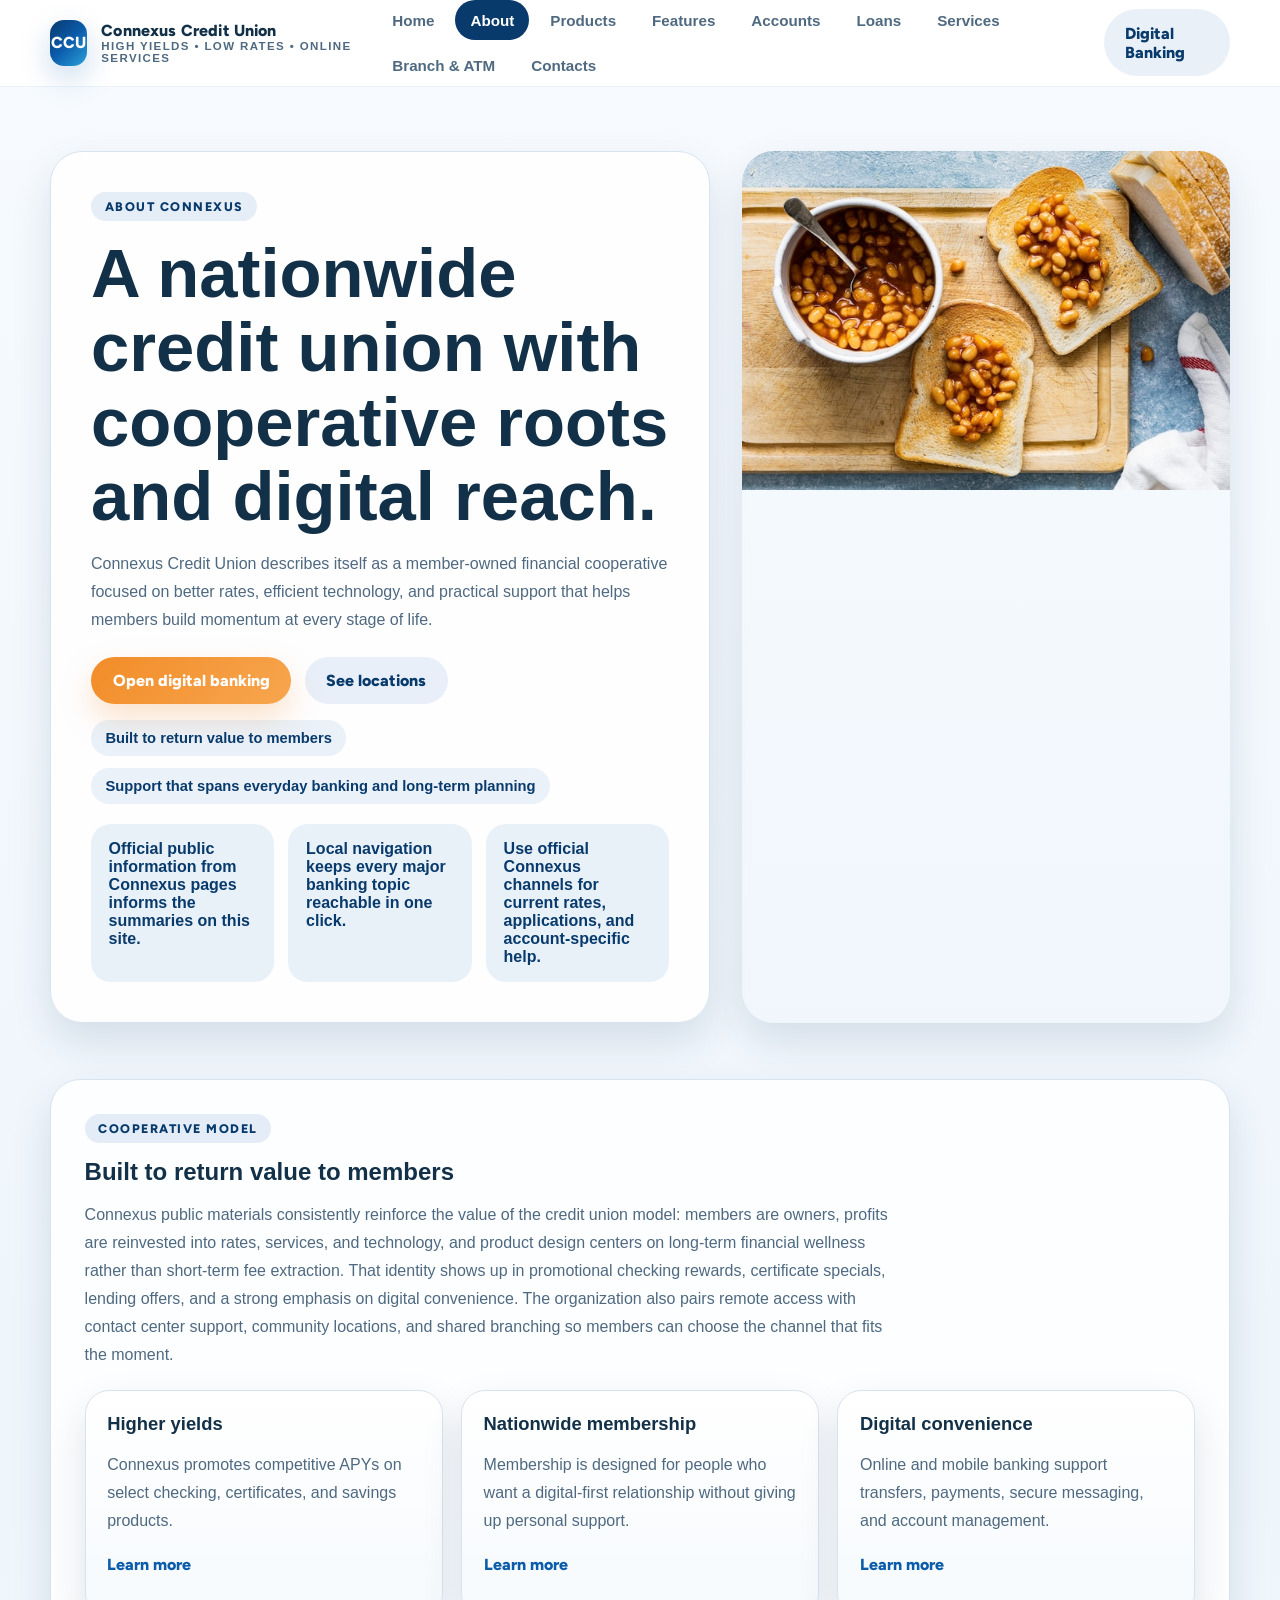
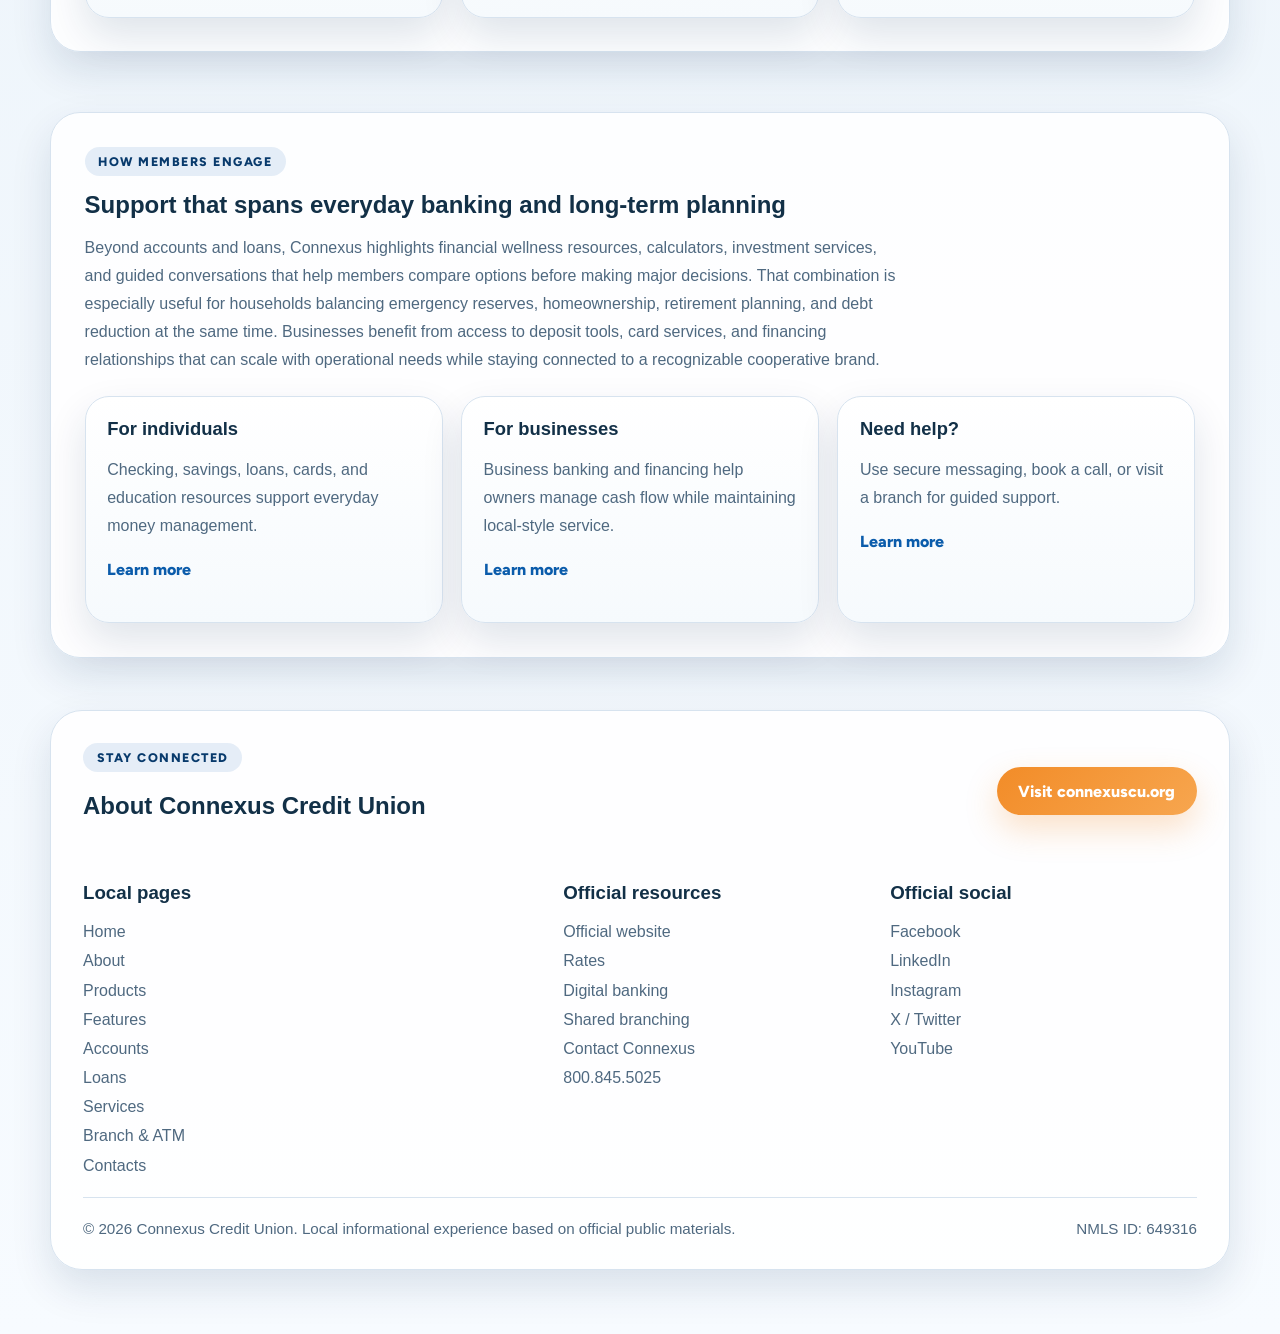
==== about/index.html @ adf637c6 "feat: add connexus site sections and navigation" ====
<!DOCTYPE html>
<html lang="en">
<head>
  <meta charset="UTF-8">
  <meta name="viewport" content="width=device-width, initial-scale=1.0">
  <title>About Connexus Credit Union</title>
  <meta name="description" content="Connexus Credit Union informational page covering accounts, loans, services, locations, and contact details.">
  <link rel="preconnect" href="https://fonts.googleapis.com">
  <link rel="preconnect" href="https://fonts.gstatic.com" crossorigin>
  <link href="https://fonts.googleapis.com/css2?family=Figtree:wght@400;500;600;700;800&display=swap" rel="stylesheet">
  <link href="../css2.css" rel="stylesheet">
  <link href="../css2-1.css" rel="stylesheet">
  <link href="../site.css" rel="stylesheet">
</head>
<body>
  <a class="skip-link" href="#main-content">Skip to content</a>
  <header class="site-header">
    <div class="container nav-shell">
      <a class="brand-mark" href="../index.html">
        <span class="brand-icon">CCU</span>
        <span class="brand-copy">Connexus Credit Union<small>High yields • Low rates • Online services</small></span>
      </a>
      <nav aria-label="Primary">
        <button class="menu-toggle" type="button" data-mobile-toggle aria-expanded="false" aria-controls="mobile-menu">☰</button>
        <div class="nav-links" id="mobile-menu" data-mobile-menu><a class="nav-link" href="../index.html">Home</a><a class="nav-link is-active" href="../about/index.html">About</a><a class="nav-link" href="../products/index.html">Products</a><a class="nav-link" href="../features/index.html">Features</a><a class="nav-link" href="../accounts/index.html">Accounts</a><a class="nav-link" href="../loans/index.html">Loans</a><a class="nav-link" href="../services/index.html">Services</a><a class="nav-link" href="../branch-atm-locator/index.html">Branch & ATM</a><a class="nav-link" href="../contacts/index.html">Contacts</a></div>
      </nav>
      <div class="nav-actions">
        <a class="button-secondary" href="https://www.connexuscu.org/digital-banking/" target="_blank" rel="noreferrer">Digital Banking</a>
      </div>
    </div>
  </header>
  <main id="main-content">
    <section class="page-hero">
      <div class="container hero-grid">
        <div class="hero-copy">
          <span class="kicker">About Connexus</span>
          <h1>A nationwide credit union with cooperative roots and digital reach.</h1>
          <p>Connexus Credit Union describes itself as a member-owned financial cooperative focused on better rates, efficient technology, and practical support that helps members build momentum at every stage of life.</p>
          <div class="hero-actions"><a class="button" href="https://www.connexuscu.org/digital-banking/" target="_blank" rel="noreferrer">Open digital banking</a><a class="button-secondary" href="../branch-atm-locator/index.html">See locations</a></div>
          <div class="anchor-nav"><a href="#story">Built to return value to members</a><a href="#community">Support that spans everyday banking and long-term planning</a></div>
          
      <div class="utility-strip">
        <div class="utility-chip">Official public information from Connexus pages informs the summaries on this site.</div>
        <div class="utility-chip">Local navigation keeps every major banking topic reachable in one click.</div>
        <div class="utility-chip">Use official Connexus channels for current rates, applications, and account-specific help.</div>
      </div>
    
        </div>
        <div class="hero-image">
          <img src="../about/person-using-mobile-phone-online-banking_53876-98305.jpg" alt="Connexus Credit Union themed illustration">
        </div>
      </div>
    </section>
    <section class="section" id="story"><div class="container"><div class="section-panel"><div class="section-heading"><span class="kicker">Cooperative model</span><h2>Built to return value to members</h2><p>Connexus public materials consistently reinforce the value of the credit union model: members are owners, profits are reinvested into rates, services, and technology, and product design centers on long-term financial wellness rather than short-term fee extraction. That identity shows up in promotional checking rewards, certificate specials, lending offers, and a strong emphasis on digital convenience. The organization also pairs remote access with contact center support, community locations, and shared branching so members can choose the channel that fits the moment.</p></div><div class="grid grid-3"><article class="card"><h3>Higher yields</h3><p>Connexus promotes competitive APYs on select checking, certificates, and savings products.</p><p><a class="card-link" href="https://www.connexuscu.org/rates" target="_blank" rel="noreferrer">Learn more</a></p></article><article class="card"><h3>Nationwide membership</h3><p>Membership is designed for people who want a digital-first relationship without giving up personal support.</p><p><a class="card-link" href="https://www.connexuscu.org/" target="_blank" rel="noreferrer">Learn more</a></p></article><article class="card"><h3>Digital convenience</h3><p>Online and mobile banking support transfers, payments, secure messaging, and account management.</p><p><a class="card-link" href="https://www.connexuscu.org/digital-banking/" target="_blank" rel="noreferrer">Learn more</a></p></article></div></div></div></section><section class="section" id="community"><div class="container"><div class="section-panel"><div class="section-heading"><span class="kicker">How members engage</span><h2>Support that spans everyday banking and long-term planning</h2><p>Beyond accounts and loans, Connexus highlights financial wellness resources, calculators, investment services, and guided conversations that help members compare options before making major decisions. That combination is especially useful for households balancing emergency reserves, homeownership, retirement planning, and debt reduction at the same time. Businesses benefit from access to deposit tools, card services, and financing relationships that can scale with operational needs while staying connected to a recognizable cooperative brand.</p></div><div class="grid grid-3"><article class="card"><h3>For individuals</h3><p>Checking, savings, loans, cards, and education resources support everyday money management.</p><p><a class="card-link" href="../accounts/index.html">Learn more</a></p></article><article class="card"><h3>For businesses</h3><p>Business banking and financing help owners manage cash flow while maintaining local-style service.</p><p><a class="card-link" href="../accounts/index.html#business-banking">Learn more</a></p></article><article class="card"><h3>Need help?</h3><p>Use secure messaging, book a call, or visit a branch for guided support.</p><p><a class="card-link" href="../contacts/index.html">Learn more</a></p></article></div></div></div></section>
  </main>
  
    <footer class="footer-cta">
      <div class="container">
        <div class="footer-panel">
          <div class="footer-title-row">
            <div>
              <span class="kicker">Stay connected</span>
              <h2 data-footer-title>About Connexus Credit Union</h2>
            </div>
            <a class="button" href="https://www.connexuscu.org/" target="_blank" rel="noreferrer">Visit connexuscu.org</a>
          </div>
          <div class="footer-grid">
            <section class="footer-group" data-footer-group>
              <h3 data-footer-toggle>Local pages</h3>
              <div class="footer-links"><a href="../index.html">Home</a><a href="../about/index.html">About</a><a href="../products/index.html">Products</a><a href="../features/index.html">Features</a><a href="../accounts/index.html">Accounts</a><a href="../loans/index.html">Loans</a><a href="../services/index.html">Services</a><a href="../branch-atm-locator/index.html">Branch & ATM</a><a href="../contacts/index.html">Contacts</a></div>
            </section>
            <section class="footer-group" data-footer-group>
              <h3 data-footer-toggle>Official resources</h3>
              <div class="meta-list"><a href="https://www.connexuscu.org/" target="_blank" rel="noreferrer">Official website</a><a href="https://www.connexuscu.org/rates" target="_blank" rel="noreferrer">Rates</a><a href="https://www.connexuscu.org/digital-banking/" target="_blank" rel="noreferrer">Digital banking</a><a href="https://www.connexuscu.org/about/branch-and-atm-locations/shared-branching" target="_blank" rel="noreferrer">Shared branching</a><a href="https://www.connexuscu.org/about/contact-us" target="_blank" rel="noreferrer">Contact Connexus</a><a href="tel:8008455025">800.845.5025</a></div>
            </section>
            <section class="footer-group" data-footer-group>
              <h3 data-footer-toggle>Official social</h3>
              <div class="social-list"><a href="https://www.facebook.com/connexuscu" target="_blank" rel="noreferrer">Facebook</a><a href="https://www.linkedin.com/company/connexus-credit-union/" target="_blank" rel="noreferrer">LinkedIn</a><a href="https://www.instagram.com/connexuscu/" target="_blank" rel="noreferrer">Instagram</a><a href="https://twitter.com/connexuscu" target="_blank" rel="noreferrer">X / Twitter</a><a href="https://www.youtube.com/connexuscu" target="_blank" rel="noreferrer">YouTube</a></div>
            </section>
          </div>
          <div class="footer-bottom">
            <span>© <span data-year></span> Connexus Credit Union. Local informational experience based on official public materials.</span>
            <span>NMLS ID: 649316</span>
          </div>
        </div>
      </div>
    </footer>
    
  <script src="../site.js"></script>
</body>
</html>
---- css2.css ----
@font-face { font-family: "Inter"; src: url("") format("woff2"); font-style: italic; font-weight: 100; font-display: swap; unicode-range: U+460-52F, U+1C80-1C8A, U+20B4, U+2DE0-2DFF, U+A640-A69F, U+FE2E-FE2F; }
@font-face { font-family: "Inter"; src: url("") format("woff2"); font-style: italic; font-weight: 100; font-display: swap; unicode-range: U+301, U+400-45F, U+490-491, U+4B0-4B1, U+2116; }
@font-face { font-family: "Inter"; src: url("") format("woff2"); font-style: italic; font-weight: 100; font-display: swap; unicode-range: U+1F00-1FFF; }
@font-face { font-family: "Inter"; src: url("") format("woff2"); font-style: italic; font-weight: 100; font-display: swap; unicode-range: U+370-377, U+37A-37F, U+384-38A, U+38C, U+38E-3A1, U+3A3-3FF; }
@font-face { font-family: "Inter"; src: url("") format("woff2"); font-style: italic; font-weight: 100; font-display: swap; unicode-range: U+102-103, U+110-111, U+128-129, U+168-169, U+1A0-1A1, U+1AF-1B0, U+300-301, U+303-304, U+308-309, U+323, U+329, U+1EA0-1EF9, U+20AB; }
@font-face { font-family: "Inter"; src: url("") format("woff2"); font-style: italic; font-weight: 100; font-display: swap; unicode-range: U+100-2BA, U+2BD-2C5, U+2C7-2CC, U+2CE-2D7, U+2DD-2FF, U+304, U+308, U+329, U+1D00-1DBF, U+1E00-1E9F, U+1EF2-1EFF, U+2020, U+20A0-20AB, U+20AD-20C0, U+2113, U+2C60-2C7F, U+A720-A7FF; }
@font-face { font-family: "Inter"; src: url("") format("woff2"); font-style: italic; font-weight: 100; font-display: swap; unicode-range: U+0-FF, U+131, U+152-153, U+2BB-2BC, U+2C6, U+2DA, U+2DC, U+304, U+308, U+329, U+2000-206F, U+20AC, U+2122, U+2191, U+2193, U+2212, U+2215, U+FEFF, U+FFFD; }
@font-face { font-family: "Inter"; src: url("") format("woff2"); font-style: italic; font-weight: 200; font-display: swap; unicode-range: U+460-52F, U+1C80-1C8A, U+20B4, U+2DE0-2DFF, U+A640-A69F, U+FE2E-FE2F; }
@font-face { font-family: "Inter"; src: url("") format("woff2"); font-style: italic; font-weight: 200; font-display: swap; unicode-range: U+301, U+400-45F, U+490-491, U+4B0-4B1, U+2116; }
@font-face { font-family: "Inter"; src: url("") format("woff2"); font-style: italic; font-weight: 200; font-display: swap; unicode-range: U+1F00-1FFF; }
@font-face { font-family: "Inter"; src: url("") format("woff2"); font-style: italic; font-weight: 200; font-display: swap; unicode-range: U+370-377, U+37A-37F, U+384-38A, U+38C, U+38E-3A1, U+3A3-3FF; }
@font-face { font-family: "Inter"; src: url("") format("woff2"); font-style: italic; font-weight: 200; font-display: swap; unicode-range: U+102-103, U+110-111, U+128-129, U+168-169, U+1A0-1A1, U+1AF-1B0, U+300-301, U+303-304, U+308-309, U+323, U+329, U+1EA0-1EF9, U+20AB; }
@font-face { font-family: "Inter"; src: url("") format("woff2"); font-style: italic; font-weight: 200; font-display: swap; unicode-range: U+100-2BA, U+2BD-2C5, U+2C7-2CC, U+2CE-2D7, U+2DD-2FF, U+304, U+308, U+329, U+1D00-1DBF, U+1E00-1E9F, U+1EF2-1EFF, U+2020, U+20A0-20AB, U+20AD-20C0, U+2113, U+2C60-2C7F, U+A720-A7FF; }
@font-face { font-family: "Inter"; src: url("") format("woff2"); font-style: italic; font-weight: 200; font-display: swap; unicode-range: U+0-FF, U+131, U+152-153, U+2BB-2BC, U+2C6, U+2DA, U+2DC, U+304, U+308, U+329, U+2000-206F, U+20AC, U+2122, U+2191, U+2193, U+2212, U+2215, U+FEFF, U+FFFD; }
@font-face { font-family: "Inter"; src: url("") format("woff2"); font-style: italic; font-weight: 300; font-display: swap; unicode-range: U+460-52F, U+1C80-1C8A, U+20B4, U+2DE0-2DFF, U+A640-A69F, U+FE2E-FE2F; }
@font-face { font-family: "Inter"; src: url("") format("woff2"); font-style: italic; font-weight: 300; font-display: swap; unicode-range: U+301, U+400-45F, U+490-491, U+4B0-4B1, U+2116; }
@font-face { font-family: "Inter"; src: url("") format("woff2"); font-style: italic; font-weight: 300; font-display: swap; unicode-range: U+1F00-1FFF; }
@font-face { font-family: "Inter"; src: url("") format("woff2"); font-style: italic; font-weight: 300; font-display: swap; unicode-range: U+370-377, U+37A-37F, U+384-38A, U+38C, U+38E-3A1, U+3A3-3FF; }
@font-face { font-family: "Inter"; src: url("") format("woff2"); font-style: italic; font-weight: 300; font-display: swap; unicode-range: U+102-103, U+110-111, U+128-129, U+168-169, U+1A0-1A1, U+1AF-1B0, U+300-301, U+303-304, U+308-309, U+323, U+329, U+1EA0-1EF9, U+20AB; }
@font-face { font-family: "Inter"; src: url("") format("woff2"); font-style: italic; font-weight: 300; font-display: swap; unicode-range: U+100-2BA, U+2BD-2C5, U+2C7-2CC, U+2CE-2D7, U+2DD-2FF, U+304, U+308, U+329, U+1D00-1DBF, U+1E00-1E9F, U+1EF2-1EFF, U+2020, U+20A0-20AB, U+20AD-20C0, U+2113, U+2C60-2C7F, U+A720-A7FF; }
@font-face { font-family: "Inter"; src: url("") format("woff2"); font-style: italic; font-weight: 300; font-display: swap; unicode-range: U+0-FF, U+131, U+152-153, U+2BB-2BC, U+2C6, U+2DA, U+2DC, U+304, U+308, U+329, U+2000-206F, U+20AC, U+2122, U+2191, U+2193, U+2212, U+2215, U+FEFF, U+FFFD; }
@font-face { font-family: "Inter"; src: url("") format("woff2"); font-style: italic; font-weight: 400; font-display: swap; unicode-range: U+460-52F, U+1C80-1C8A, U+20B4, U+2DE0-2DFF, U+A640-A69F, U+FE2E-FE2F; }
@font-face { font-family: "Inter"; src: url("") format("woff2"); font-style: italic; font-weight: 400; font-display: swap; unicode-range: U+301, U+400-45F, U+490-491, U+4B0-4B1, U+2116; }
@font-face { font-family: "Inter"; src: url("") format("woff2"); font-style: italic; font-weight: 400; font-display: swap; unicode-range: U+1F00-1FFF; }
@font-face { font-family: "Inter"; src: url("") format("woff2"); font-style: italic; font-weight: 400; font-display: swap; unicode-range: U+370-377, U+37A-37F, U+384-38A, U+38C, U+38E-3A1, U+3A3-3FF; }
@font-face { font-family: "Inter"; src: url("") format("woff2"); font-style: italic; font-weight: 400; font-display: swap; unicode-range: U+102-103, U+110-111, U+128-129, U+168-169, U+1A0-1A1, U+1AF-1B0, U+300-301, U+303-304, U+308-309, U+323, U+329, U+1EA0-1EF9, U+20AB; }
@font-face { font-family: "Inter"; src: url("") format("woff2"); font-style: italic; font-weight: 400; font-display: swap; unicode-range: U+100-2BA, U+2BD-2C5, U+2C7-2CC, U+2CE-2D7, U+2DD-2FF, U+304, U+308, U+329, U+1D00-1DBF, U+1E00-1E9F, U+1EF2-1EFF, U+2020, U+20A0-20AB, U+20AD-20C0, U+2113, U+2C60-2C7F, U+A720-A7FF; }
@font-face { font-family: "Inter"; src: url("") format("woff2"); font-style: italic; font-weight: 400; font-display: swap; unicode-range: U+0-FF, U+131, U+152-153, U+2BB-2BC, U+2C6, U+2DA, U+2DC, U+304, U+308, U+329, U+2000-206F, U+20AC, U+2122, U+2191, U+2193, U+2212, U+2215, U+FEFF, U+FFFD; }
@font-face { font-family: "Inter"; src: url("") format("woff2"); font-style: italic; font-weight: 500; font-display: swap; unicode-range: U+460-52F, U+1C80-1C8A, U+20B4, U+2DE0-2DFF, U+A640-A69F, U+FE2E-FE2F; }
@font-face { font-family: "Inter"; src: url("") format("woff2"); font-style: italic; font-weight: 500; font-display: swap; unicode-range: U+301, U+400-45F, U+490-491, U+4B0-4B1, U+2116; }
@font-face { font-family: "Inter"; src: url("") format("woff2"); font-style: italic; font-weight: 500; font-display: swap; unicode-range: U+1F00-1FFF; }
@font-face { font-family: "Inter"; src: url("") format("woff2"); font-style: italic; font-weight: 500; font-display: swap; unicode-range: U+370-377, U+37A-37F, U+384-38A, U+38C, U+38E-3A1, U+3A3-3FF; }
@font-face { font-family: "Inter"; src: url("") format("woff2"); font-style: italic; font-weight: 500; font-display: swap; unicode-range: U+102-103, U+110-111, U+128-129, U+168-169, U+1A0-1A1, U+1AF-1B0, U+300-301, U+303-304, U+308-309, U+323, U+329, U+1EA0-1EF9, U+20AB; }
@font-face { font-family: "Inter"; src: url("") format("woff2"); font-style: italic; font-weight: 500; font-display: swap; unicode-range: U+100-2BA, U+2BD-2C5, U+2C7-2CC, U+2CE-2D7, U+2DD-2FF, U+304, U+308, U+329, U+1D00-1DBF, U+1E00-1E9F, U+1EF2-1EFF, U+2020, U+20A0-20AB, U+20AD-20C0, U+2113, U+2C60-2C7F, U+A720-A7FF; }
@font-face { font-family: "Inter"; src: url("") format("woff2"); font-style: italic; font-weight: 500; font-display: swap; unicode-range: U+0-FF, U+131, U+152-153, U+2BB-2BC, U+2C6, U+2DA, U+2DC, U+304, U+308, U+329, U+2000-206F, U+20AC, U+2122, U+2191, U+2193, U+2212, U+2215, U+FEFF, U+FFFD; }
@font-face { font-family: "Inter"; src: url("") format("woff2"); font-style: italic; font-weight: 600; font-display: swap; unicode-range: U+460-52F, U+1C80-1C8A, U+20B4, U+2DE0-2DFF, U+A640-A69F, U+FE2E-FE2F; }
@font-face { font-family: "Inter"; src: url("") format("woff2"); font-style: italic; font-weight: 600; font-display: swap; unicode-range: U+301, U+400-45F, U+490-491, U+4B0-4B1, U+2116; }
@font-face { font-family: "Inter"; src: url("") format("woff2"); font-style: italic; font-weight: 600; font-display: swap; unicode-range: U+1F00-1FFF; }
@font-face { font-family: "Inter"; src: url("") format("woff2"); font-style: italic; font-weight: 600; font-display: swap; unicode-range: U+370-377, U+37A-37F, U+384-38A, U+38C, U+38E-3A1, U+3A3-3FF; }
@font-face { font-family: "Inter"; src: url("") format("woff2"); font-style: italic; font-weight: 600; font-display: swap; unicode-range: U+102-103, U+110-111, U+128-129, U+168-169, U+1A0-1A1, U+1AF-1B0, U+300-301, U+303-304, U+308-309, U+323, U+329, U+1EA0-1EF9, U+20AB; }
@font-face { font-family: "Inter"; src: url("") format("woff2"); font-style: italic; font-weight: 600; font-display: swap; unicode-range: U+100-2BA, U+2BD-2C5, U+2C7-2CC, U+2CE-2D7, U+2DD-2FF, U+304, U+308, U+329, U+1D00-1DBF, U+1E00-1E9F, U+1EF2-1EFF, U+2020, U+20A0-20AB, U+20AD-20C0, U+2113, U+2C60-2C7F, U+A720-A7FF; }
@font-face { font-family: "Inter"; src: url("") format("woff2"); font-style: italic; font-weight: 600; font-display: swap; unicode-range: U+0-FF, U+131, U+152-153, U+2BB-2BC, U+2C6, U+2DA, U+2DC, U+304, U+308, U+329, U+2000-206F, U+20AC, U+2122, U+2191, U+2193, U+2212, U+2215, U+FEFF, U+FFFD; }
@font-face { font-family: "Inter"; src: url("") format("woff2"); font-style: italic; font-weight: 700; font-display: swap; unicode-range: U+460-52F, U+1C80-1C8A, U+20B4, U+2DE0-2DFF, U+A640-A69F, U+FE2E-FE2F; }
@font-face { font-family: "Inter"; src: url("") format("woff2"); font-style: italic; font-weight: 700; font-display: swap; unicode-range: U+301, U+400-45F, U+490-491, U+4B0-4B1, U+2116; }
@font-face { font-family: "Inter"; src: url("") format("woff2"); font-style: italic; font-weight: 700; font-display: swap; unicode-range: U+1F00-1FFF; }
@font-face { font-family: "Inter"; src: url("") format("woff2"); font-style: italic; font-weight: 700; font-display: swap; unicode-range: U+370-377, U+37A-37F, U+384-38A, U+38C, U+38E-3A1, U+3A3-3FF; }
@font-face { font-family: "Inter"; src: url("") format("woff2"); font-style: italic; font-weight: 700; font-display: swap; unicode-range: U+102-103, U+110-111, U+128-129, U+168-169, U+1A0-1A1, U+1AF-1B0, U+300-301, U+303-304, U+308-309, U+323, U+329, U+1EA0-1EF9, U+20AB; }
@font-face { font-family: "Inter"; src: url("") format("woff2"); font-style: italic; font-weight: 700; font-display: swap; unicode-range: U+100-2BA, U+2BD-2C5, U+2C7-2CC, U+2CE-2D7, U+2DD-2FF, U+304, U+308, U+329, U+1D00-1DBF, U+1E00-1E9F, U+1EF2-1EFF, U+2020, U+20A0-20AB, U+20AD-20C0, U+2113, U+2C60-2C7F, U+A720-A7FF; }
@font-face { font-family: "Inter"; src: url("") format("woff2"); font-style: italic; font-weight: 700; font-display: swap; unicode-range: U+0-FF, U+131, U+152-153, U+2BB-2BC, U+2C6, U+2DA, U+2DC, U+304, U+308, U+329, U+2000-206F, U+20AC, U+2122, U+2191, U+2193, U+2212, U+2215, U+FEFF, U+FFFD; }
@font-face { font-family: "Inter"; src: url("") format("woff2"); font-style: italic; font-weight: 800; font-display: swap; unicode-range: U+460-52F, U+1C80-1C8A, U+20B4, U+2DE0-2DFF, U+A640-A69F, U+FE2E-FE2F; }
@font-face { font-family: "Inter"; src: url("") format("woff2"); font-style: italic; font-weight: 800; font-display: swap; unicode-range: U+301, U+400-45F, U+490-491, U+4B0-4B1, U+2116; }
@font-face { font-family: "Inter"; src: url("") format("woff2"); font-style: italic; font-weight: 800; font-display: swap; unicode-range: U+1F00-1FFF; }
@font-face { font-family: "Inter"; src: url("") format("woff2"); font-style: italic; font-weight: 800; font-display: swap; unicode-range: U+370-377, U+37A-37F, U+384-38A, U+38C, U+38E-3A1, U+3A3-3FF; }
@font-face { font-family: "Inter"; src: url("") format("woff2"); font-style: italic; font-weight: 800; font-display: swap; unicode-range: U+102-103, U+110-111, U+128-129, U+168-169, U+1A0-1A1, U+1AF-1B0, U+300-301, U+303-304, U+308-309, U+323, U+329, U+1EA0-1EF9, U+20AB; }
@font-face { font-family: "Inter"; src: url("") format("woff2"); font-style: italic; font-weight: 800; font-display: swap; unicode-range: U+100-2BA, U+2BD-2C5, U+2C7-2CC, U+2CE-2D7, U+2DD-2FF, U+304, U+308, U+329, U+1D00-1DBF, U+1E00-1E9F, U+1EF2-1EFF, U+2020, U+20A0-20AB, U+20AD-20C0, U+2113, U+2C60-2C7F, U+A720-A7FF; }
@font-face { font-family: "Inter"; src: url("") format("woff2"); font-style: italic; font-weight: 800; font-display: swap; unicode-range: U+0-FF, U+131, U+152-153, U+2BB-2BC, U+2C6, U+2DA, U+2DC, U+304, U+308, U+329, U+2000-206F, U+20AC, U+2122, U+2191, U+2193, U+2212, U+2215, U+FEFF, U+FFFD; }
@font-face { font-family: "Inter"; src: url("") format("woff2"); font-style: italic; font-weight: 900; font-display: swap; unicode-range: U+460-52F, U+1C80-1C8A, U+20B4, U+2DE0-2DFF, U+A640-A69F, U+FE2E-FE2F; }
@font-face { font-family: "Inter"; src: url("") format("woff2"); font-style: italic; font-weight: 900; font-display: swap; unicode-range: U+301, U+400-45F, U+490-491, U+4B0-4B1, U+2116; }
@font-face { font-family: "Inter"; src: url("") format("woff2"); font-style: italic; font-weight: 900; font-display: swap; unicode-range: U+1F00-1FFF; }
@font-face { font-family: "Inter"; src: url("") format("woff2"); font-style: italic; font-weight: 900; font-display: swap; unicode-range: U+370-377, U+37A-37F, U+384-38A, U+38C, U+38E-3A1, U+3A3-3FF; }
@font-face { font-family: "Inter"; src: url("") format("woff2"); font-style: italic; font-weight: 900; font-display: swap; unicode-range: U+102-103, U+110-111, U+128-129, U+168-169, U+1A0-1A1, U+1AF-1B0, U+300-301, U+303-304, U+308-309, U+323, U+329, U+1EA0-1EF9, U+20AB; }
@font-face { font-family: "Inter"; src: url("") format("woff2"); font-style: italic; font-weight: 900; font-display: swap; unicode-range: U+100-2BA, U+2BD-2C5, U+2C7-2CC, U+2CE-2D7, U+2DD-2FF, U+304, U+308, U+329, U+1D00-1DBF, U+1E00-1E9F, U+1EF2-1EFF, U+2020, U+20A0-20AB, U+20AD-20C0, U+2113, U+2C60-2C7F, U+A720-A7FF; }
@font-face { font-family: "Inter"; src: url("") format("woff2"); font-style: italic; font-weight: 900; font-display: swap; unicode-range: U+0-FF, U+131, U+152-153, U+2BB-2BC, U+2C6, U+2DA, U+2DC, U+304, U+308, U+329, U+2000-206F, U+20AC, U+2122, U+2191, U+2193, U+2212, U+2215, U+FEFF, U+FFFD; }
@font-face { font-family: "Inter"; src: url("") format("woff2"); font-style: normal; font-weight: 100; font-display: swap; unicode-range: U+460-52F, U+1C80-1C8A, U+20B4, U+2DE0-2DFF, U+A640-A69F, U+FE2E-FE2F; }
@font-face { font-family: "Inter"; src: url("") format("woff2"); font-style: normal; font-weight: 100; font-display: swap; unicode-range: U+301, U+400-45F, U+490-491, U+4B0-4B1, U+2116; }
@font-face { font-family: "Inter"; src: url("") format("woff2"); font-style: normal; font-weight: 100; font-display: swap; unicode-range: U+1F00-1FFF; }
@font-face { font-family: "Inter"; src: url("") format("woff2"); font-style: normal; font-weight: 100; font-display: swap; unicode-range: U+370-377, U+37A-37F, U+384-38A, U+38C, U+38E-3A1, U+3A3-3FF; }
@font-face { font-family: "Inter"; src: url("") format("woff2"); font-style: normal; font-weight: 100; font-display: swap; unicode-range: U+102-103, U+110-111, U+128-129, U+168-169, U+1A0-1A1, U+1AF-1B0, U+300-301, U+303-304, U+308-309, U+323, U+329, U+1EA0-1EF9, U+20AB; }
@font-face { font-family: "Inter"; src: url("") format("woff2"); font-style: normal; font-weight: 100; font-display: swap; unicode-range: U+100-2BA, U+2BD-2C5, U+2C7-2CC, U+2CE-2D7, U+2DD-2FF, U+304, U+308, U+329, U+1D00-1DBF, U+1E00-1E9F, U+1EF2-1EFF, U+2020, U+20A0-20AB, U+20AD-20C0, U+2113, U+2C60-2C7F, U+A720-A7FF; }
@font-face { font-family: "Inter"; src: url("") format("woff2"); font-style: normal; font-weight: 100; font-display: swap; unicode-range: U+0-FF, U+131, U+152-153, U+2BB-2BC, U+2C6, U+2DA, U+2DC, U+304, U+308, U+329, U+2000-206F, U+20AC, U+2122, U+2191, U+2193, U+2212, U+2215, U+FEFF, U+FFFD; }
@font-face { font-family: "Inter"; src: url("") format("woff2"); font-style: normal; font-weight: 200; font-display: swap; unicode-range: U+460-52F, U+1C80-1C8A, U+20B4, U+2DE0-2DFF, U+A640-A69F, U+FE2E-FE2F; }
@font-face { font-family: "Inter"; src: url("") format("woff2"); font-style: normal; font-weight: 200; font-display: swap; unicode-range: U+301, U+400-45F, U+490-491, U+4B0-4B1, U+2116; }
@font-face { font-family: "Inter"; src: url("") format("woff2"); font-style: normal; font-weight: 200; font-display: swap; unicode-range: U+1F00-1FFF; }
@font-face { font-family: "Inter"; src: url("") format("woff2"); font-style: normal; font-weight: 200; font-display: swap; unicode-range: U+370-377, U+37A-37F, U+384-38A, U+38C, U+38E-3A1, U+3A3-3FF; }
@font-face { font-family: "Inter"; src: url("") format("woff2"); font-style: normal; font-weight: 200; font-display: swap; unicode-range: U+102-103, U+110-111, U+128-129, U+168-169, U+1A0-1A1, U+1AF-1B0, U+300-301, U+303-304, U+308-309, U+323, U+329, U+1EA0-1EF9, U+20AB; }
@font-face { font-family: "Inter"; src: url("") format("woff2"); font-style: normal; font-weight: 200; font-display: swap; unicode-range: U+100-2BA, U+2BD-2C5, U+2C7-2CC, U+2CE-2D7, U+2DD-2FF, U+304, U+308, U+329, U+1D00-1DBF, U+1E00-1E9F, U+1EF2-1EFF, U+2020, U+20A0-20AB, U+20AD-20C0, U+2113, U+2C60-2C7F, U+A720-A7FF; }
@font-face { font-family: "Inter"; src: url("") format("woff2"); font-style: normal; font-weight: 200; font-display: swap; unicode-range: U+0-FF, U+131, U+152-153, U+2BB-2BC, U+2C6, U+2DA, U+2DC, U+304, U+308, U+329, U+2000-206F, U+20AC, U+2122, U+2191, U+2193, U+2212, U+2215, U+FEFF, U+FFFD; }
@font-face { font-family: "Inter"; src: url("") format("woff2"); font-style: normal; font-weight: 300; font-display: swap; unicode-range: U+460-52F, U+1C80-1C8A, U+20B4, U+2DE0-2DFF, U+A640-A69F, U+FE2E-FE2F; }
@font-face { font-family: "Inter"; src: url("") format("woff2"); font-style: normal; font-weight: 300; font-display: swap; unicode-range: U+301, U+400-45F, U+490-491, U+4B0-4B1, U+2116; }
@font-face { font-family: "Inter"; src: url("") format("woff2"); font-style: normal; font-weight: 300; font-display: swap; unicode-range: U+1F00-1FFF; }
@font-face { font-family: "Inter"; src: url("") format("woff2"); font-style: normal; font-weight: 300; font-display: swap; unicode-range: U+370-377, U+37A-37F, U+384-38A, U+38C, U+38E-3A1, U+3A3-3FF; }
@font-face { font-family: "Inter"; src: url("") format("woff2"); font-style: normal; font-weight: 300; font-display: swap; unicode-range: U+102-103, U+110-111, U+128-129, U+168-169, U+1A0-1A1, U+1AF-1B0, U+300-301, U+303-304, U+308-309, U+323, U+329, U+1EA0-1EF9, U+20AB; }
@font-face { font-family: "Inter"; src: url("") format("woff2"); font-style: normal; font-weight: 300; font-display: swap; unicode-range: U+100-2BA, U+2BD-2C5, U+2C7-2CC, U+2CE-2D7, U+2DD-2FF, U+304, U+308, U+329, U+1D00-1DBF, U+1E00-1E9F, U+1EF2-1EFF, U+2020, U+20A0-20AB, U+20AD-20C0, U+2113, U+2C60-2C7F, U+A720-A7FF; }
@font-face { font-family: "Inter"; src: url("") format("woff2"); font-style: normal; font-weight: 300; font-display: swap; unicode-range: U+0-FF, U+131, U+152-153, U+2BB-2BC, U+2C6, U+2DA, U+2DC, U+304, U+308, U+329, U+2000-206F, U+20AC, U+2122, U+2191, U+2193, U+2212, U+2215, U+FEFF, U+FFFD; }
@font-face { font-family: "Inter"; src: url("") format("woff2"); font-style: normal; font-weight: 400; font-display: swap; unicode-range: U+460-52F, U+1C80-1C8A, U+20B4, U+2DE0-2DFF, U+A640-A69F, U+FE2E-FE2F; }
@font-face { font-family: "Inter"; src: url("") format("woff2"); font-style: normal; font-weight: 400; font-display: swap; unicode-range: U+301, U+400-45F, U+490-491, U+4B0-4B1, U+2116; }
@font-face { font-family: "Inter"; src: url("") format("woff2"); font-style: normal; font-weight: 400; font-display: swap; unicode-range: U+1F00-1FFF; }
@font-face { font-family: "Inter"; src: url("") format("woff2"); font-style: normal; font-weight: 400; font-display: swap; unicode-range: U+370-377, U+37A-37F, U+384-38A, U+38C, U+38E-3A1, U+3A3-3FF; }
@font-face { font-family: "Inter"; src: url("") format("woff2"); font-style: normal; font-weight: 400; font-display: swap; unicode-range: U+102-103, U+110-111, U+128-129, U+168-169, U+1A0-1A1, U+1AF-1B0, U+300-301, U+303-304, U+308-309, U+323, U+329, U+1EA0-1EF9, U+20AB; }
@font-face { font-family: "Inter"; src: url("") format("woff2"); font-style: normal; font-weight: 400; font-display: swap; unicode-range: U+100-2BA, U+2BD-2C5, U+2C7-2CC, U+2CE-2D7, U+2DD-2FF, U+304, U+308, U+329, U+1D00-1DBF, U+1E00-1E9F, U+1EF2-1EFF, U+2020, U+20A0-20AB, U+20AD-20C0, U+2113, U+2C60-2C7F, U+A720-A7FF; }
@font-face { font-family: "Inter"; src: url("") format("woff2"); font-style: normal; font-weight: 400; font-display: swap; unicode-range: U+0-FF, U+131, U+152-153, U+2BB-2BC, U+2C6, U+2DA, U+2DC, U+304, U+308, U+329, U+2000-206F, U+20AC, U+2122, U+2191, U+2193, U+2212, U+2215, U+FEFF, U+FFFD; }
@font-face { font-family: "Inter"; src: url("") format("woff2"); font-style: normal; font-weight: 500; font-display: swap; unicode-range: U+460-52F, U+1C80-1C8A, U+20B4, U+2DE0-2DFF, U+A640-A69F, U+FE2E-FE2F; }
@font-face { font-family: "Inter"; src: url("") format("woff2"); font-style: normal; font-weight: 500; font-display: swap; unicode-range: U+301, U+400-45F, U+490-491, U+4B0-4B1, U+2116; }
@font-face { font-family: "Inter"; src: url("") format("woff2"); font-style: normal; font-weight: 500; font-display: swap; unicode-range: U+1F00-1FFF; }
@font-face { font-family: "Inter"; src: url("") format("woff2"); font-style: normal; font-weight: 500; font-display: swap; unicode-range: U+370-377, U+37A-37F, U+384-38A, U+38C, U+38E-3A1, U+3A3-3FF; }
@font-face { font-family: "Inter"; src: url("") format("woff2"); font-style: normal; font-weight: 500; font-display: swap; unicode-range: U+102-103, U+110-111, U+128-129, U+168-169, U+1A0-1A1, U+1AF-1B0, U+300-301, U+303-304, U+308-309, U+323, U+329, U+1EA0-1EF9, U+20AB; }
@font-face { font-family: "Inter"; src: url("") format("woff2"); font-style: normal; font-weight: 500; font-display: swap; unicode-range: U+100-2BA, U+2BD-2C5, U+2C7-2CC, U+2CE-2D7, U+2DD-2FF, U+304, U+308, U+329, U+1D00-1DBF, U+1E00-1E9F, U+1EF2-1EFF, U+2020, U+20A0-20AB, U+20AD-20C0, U+2113, U+2C60-2C7F, U+A720-A7FF; }
@font-face { font-family: "Inter"; src: url("") format("woff2"); font-style: normal; font-weight: 500; font-display: swap; unicode-range: U+0-FF, U+131, U+152-153, U+2BB-2BC, U+2C6, U+2DA, U+2DC, U+304, U+308, U+329, U+2000-206F, U+20AC, U+2122, U+2191, U+2193, U+2212, U+2215, U+FEFF, U+FFFD; }
@font-face { font-family: "Inter"; src: url("") format("woff2"); font-style: normal; font-weight: 600; font-display: swap; unicode-range: U+460-52F, U+1C80-1C8A, U+20B4, U+2DE0-2DFF, U+A640-A69F, U+FE2E-FE2F; }
@font-face { font-family: "Inter"; src: url("") format("woff2"); font-style: normal; font-weight: 600; font-display: swap; unicode-range: U+301, U+400-45F, U+490-491, U+4B0-4B1, U+2116; }
@font-face { font-family: "Inter"; src: url("") format("woff2"); font-style: normal; font-weight: 600; font-display: swap; unicode-range: U+1F00-1FFF; }
@font-face { font-family: "Inter"; src: url("") format("woff2"); font-style: normal; font-weight: 600; font-display: swap; unicode-range: U+370-377, U+37A-37F, U+384-38A, U+38C, U+38E-3A1, U+3A3-3FF; }
@font-face { font-family: "Inter"; src: url("") format("woff2"); font-style: normal; font-weight: 600; font-display: swap; unicode-range: U+102-103, U+110-111, U+128-129, U+168-169, U+1A0-1A1, U+1AF-1B0, U+300-301, U+303-304, U+308-309, U+323, U+329, U+1EA0-1EF9, U+20AB; }
@font-face { font-family: "Inter"; src: url("") format("woff2"); font-style: normal; font-weight: 600; font-display: swap; unicode-range: U+100-2BA, U+2BD-2C5, U+2C7-2CC, U+2CE-2D7, U+2DD-2FF, U+304, U+308, U+329, U+1D00-1DBF, U+1E00-1E9F, U+1EF2-1EFF, U+2020, U+20A0-20AB, U+20AD-20C0, U+2113, U+2C60-2C7F, U+A720-A7FF; }
@font-face { font-family: "Inter"; src: url("") format("woff2"); font-style: normal; font-weight: 600; font-display: swap; unicode-range: U+0-FF, U+131, U+152-153, U+2BB-2BC, U+2C6, U+2DA, U+2DC, U+304, U+308, U+329, U+2000-206F, U+20AC, U+2122, U+2191, U+2193, U+2212, U+2215, U+FEFF, U+FFFD; }
@font-face { font-family: "Inter"; src: url("") format("woff2"); font-style: normal; font-weight: 700; font-display: swap; unicode-range: U+460-52F, U+1C80-1C8A, U+20B4, U+2DE0-2DFF, U+A640-A69F, U+FE2E-FE2F; }
@font-face { font-family: "Inter"; src: url("") format("woff2"); font-style: normal; font-weight: 700; font-display: swap; unicode-range: U+301, U+400-45F, U+490-491, U+4B0-4B1, U+2116; }
@font-face { font-family: "Inter"; src: url("") format("woff2"); font-style: normal; font-weight: 700; font-display: swap; unicode-range: U+1F00-1FFF; }
@font-face { font-family: "Inter"; src: url("") format("woff2"); font-style: normal; font-weight: 700; font-display: swap; unicode-range: U+370-377, U+37A-37F, U+384-38A, U+38C, U+38E-3A1, U+3A3-3FF; }
@font-face { font-family: "Inter"; src: url("") format("woff2"); font-style: normal; font-weight: 700; font-display: swap; unicode-range: U+102-103, U+110-111, U+128-129, U+168-169, U+1A0-1A1, U+1AF-1B0, U+300-301, U+303-304, U+308-309, U+323, U+329, U+1EA0-1EF9, U+20AB; }
@font-face { font-family: "Inter"; src: url("") format("woff2"); font-style: normal; font-weight: 700; font-display: swap; unicode-range: U+100-2BA, U+2BD-2C5, U+2C7-2CC, U+2CE-2D7, U+2DD-2FF, U+304, U+308, U+329, U+1D00-1DBF, U+1E00-1E9F, U+1EF2-1EFF, U+2020, U+20A0-20AB, U+20AD-20C0, U+2113, U+2C60-2C7F, U+A720-A7FF; }
@font-face { font-family: "Inter"; src: url("") format("woff2"); font-style: normal; font-weight: 700; font-display: swap; unicode-range: U+0-FF, U+131, U+152-153, U+2BB-2BC, U+2C6, U+2DA, U+2DC, U+304, U+308, U+329, U+2000-206F, U+20AC, U+2122, U+2191, U+2193, U+2212, U+2215, U+FEFF, U+FFFD; }
@font-face { font-family: "Inter"; src: url("") format("woff2"); font-style: normal; font-weight: 800; font-display: swap; unicode-range: U+460-52F, U+1C80-1C8A, U+20B4, U+2DE0-2DFF, U+A640-A69F, U+FE2E-FE2F; }
@font-face { font-family: "Inter"; src: url("") format("woff2"); font-style: normal; font-weight: 800; font-display: swap; unicode-range: U+301, U+400-45F, U+490-491, U+4B0-4B1, U+2116; }
@font-face { font-family: "Inter"; src: url("") format("woff2"); font-style: normal; font-weight: 800; font-display: swap; unicode-range: U+1F00-1FFF; }
@font-face { font-family: "Inter"; src: url("") format("woff2"); font-style: normal; font-weight: 800; font-display: swap; unicode-range: U+370-377, U+37A-37F, U+384-38A, U+38C, U+38E-3A1, U+3A3-3FF; }
@font-face { font-family: "Inter"; src: url("") format("woff2"); font-style: normal; font-weight: 800; font-display: swap; unicode-range: U+102-103, U+110-111, U+128-129, U+168-169, U+1A0-1A1, U+1AF-1B0, U+300-301, U+303-304, U+308-309, U+323, U+329, U+1EA0-1EF9, U+20AB; }
@font-face { font-family: "Inter"; src: url("") format("woff2"); font-style: normal; font-weight: 800; font-display: swap; unicode-range: U+100-2BA, U+2BD-2C5, U+2C7-2CC, U+2CE-2D7, U+2DD-2FF, U+304, U+308, U+329, U+1D00-1DBF, U+1E00-1E9F, U+1EF2-1EFF, U+2020, U+20A0-20AB, U+20AD-20C0, U+2113, U+2C60-2C7F, U+A720-A7FF; }
@font-face { font-family: "Inter"; src: url("") format("woff2"); font-style: normal; font-weight: 800; font-display: swap; unicode-range: U+0-FF, U+131, U+152-153, U+2BB-2BC, U+2C6, U+2DA, U+2DC, U+304, U+308, U+329, U+2000-206F, U+20AC, U+2122, U+2191, U+2193, U+2212, U+2215, U+FEFF, U+FFFD; }
@font-face { font-family: "Inter"; src: url("") format("woff2"); font-style: normal; font-weight: 900; font-display: swap; unicode-range: U+460-52F, U+1C80-1C8A, U+20B4, U+2DE0-2DFF, U+A640-A69F, U+FE2E-FE2F; }
@font-face { font-family: "Inter"; src: url("") format("woff2"); font-style: normal; font-weight: 900; font-display: swap; unicode-range: U+301, U+400-45F, U+490-491, U+4B0-4B1, U+2116; }
@font-face { font-family: "Inter"; src: url("") format("woff2"); font-style: normal; font-weight: 900; font-display: swap; unicode-range: U+1F00-1FFF; }
@font-face { font-family: "Inter"; src: url("") format("woff2"); font-style: normal; font-weight: 900; font-display: swap; unicode-range: U+370-377, U+37A-37F, U+384-38A, U+38C, U+38E-3A1, U+3A3-3FF; }
@font-face { font-family: "Inter"; src: url("") format("woff2"); font-style: normal; font-weight: 900; font-display: swap; unicode-range: U+102-103, U+110-111, U+128-129, U+168-169, U+1A0-1A1, U+1AF-1B0, U+300-301, U+303-304, U+308-309, U+323, U+329, U+1EA0-1EF9, U+20AB; }
@font-face { font-family: "Inter"; src: url("") format("woff2"); font-style: normal; font-weight: 900; font-display: swap; unicode-range: U+100-2BA, U+2BD-2C5, U+2C7-2CC, U+2CE-2D7, U+2DD-2FF, U+304, U+308, U+329, U+1D00-1DBF, U+1E00-1E9F, U+1EF2-1EFF, U+2020, U+20A0-20AB, U+20AD-20C0, U+2113, U+2C60-2C7F, U+A720-A7FF; }
@font-face { font-family: "Inter"; src: url("") format("woff2"); font-style: normal; font-weight: 900; font-display: swap; unicode-range: U+0-FF, U+131, U+152-153, U+2BB-2BC, U+2C6, U+2DA, U+2DC, U+304, U+308, U+329, U+2000-206F, U+20AC, U+2122, U+2191, U+2193, U+2212, U+2215, U+FEFF, U+FFFD; }
@font-face { font-family: "Inter Tight"; src: url("") format("woff2"); font-style: italic; font-weight: 100; font-display: swap; unicode-range: U+460-52F, U+1C80-1C8A, U+20B4, U+2DE0-2DFF, U+A640-A69F, U+FE2E-FE2F; }
@font-face { font-family: "Inter Tight"; src: url("") format("woff2"); font-style: italic; font-weight: 100; font-display: swap; unicode-range: U+301, U+400-45F, U+490-491, U+4B0-4B1, U+2116; }
@font-face { font-family: "Inter Tight"; src: url("") format("woff2"); font-style: italic; font-weight: 100; font-display: swap; unicode-range: U+1F00-1FFF; }
@font-face { font-family: "Inter Tight"; src: url("") format("woff2"); font-style: italic; font-weight: 100; font-display: swap; unicode-range: U+370-377, U+37A-37F, U+384-38A, U+38C, U+38E-3A1, U+3A3-3FF; }
@font-face { font-family: "Inter Tight"; src: url("") format("woff2"); font-style: italic; font-weight: 100; font-display: swap; unicode-range: U+102-103, U+110-111, U+128-129, U+168-169, U+1A0-1A1, U+1AF-1B0, U+300-301, U+303-304, U+308-309, U+323, U+329, U+1EA0-1EF9, U+20AB; }
@font-face { font-family: "Inter Tight"; src: url("") format("woff2"); font-style: italic; font-weight: 100; font-display: swap; unicode-range: U+100-2BA, U+2BD-2C5, U+2C7-2CC, U+2CE-2D7, U+2DD-2FF, U+304, U+308, U+329, U+1D00-1DBF, U+1E00-1E9F, U+1EF2-1EFF, U+2020, U+20A0-20AB, U+20AD-20C0, U+2113, U+2C60-2C7F, U+A720-A7FF; }
@font-face { font-family: "Inter Tight"; src: url("") format("woff2"); font-style: italic; font-weight: 100; font-display: swap; unicode-range: U+0-FF, U+131, U+152-153, U+2BB-2BC, U+2C6, U+2DA, U+2DC, U+304, U+308, U+329, U+2000-206F, U+20AC, U+2122, U+2191, U+2193, U+2212, U+2215, U+FEFF, U+FFFD; }
@font-face { font-family: "Inter Tight"; src: url("") format("woff2"); font-style: italic; font-weight: 200; font-display: swap; unicode-range: U+460-52F, U+1C80-1C8A, U+20B4, U+2DE0-2DFF, U+A640-A69F, U+FE2E-FE2F; }
@font-face { font-family: "Inter Tight"; src: url("") format("woff2"); font-style: italic; font-weight: 200; font-display: swap; unicode-range: U+301, U+400-45F, U+490-491, U+4B0-4B1, U+2116; }
@font-face { font-family: "Inter Tight"; src: url("") format("woff2"); font-style: italic; font-weight: 200; font-display: swap; unicode-range: U+1F00-1FFF; }
@font-face { font-family: "Inter Tight"; src: url("") format("woff2"); font-style: italic; font-weight: 200; font-display: swap; unicode-range: U+370-377, U+37A-37F, U+384-38A, U+38C, U+38E-3A1, U+3A3-3FF; }
@font-face { font-family: "Inter Tight"; src: url("") format("woff2"); font-style: italic; font-weight: 200; font-display: swap; unicode-range: U+102-103, U+110-111, U+128-129, U+168-169, U+1A0-1A1, U+1AF-1B0, U+300-301, U+303-304, U+308-309, U+323, U+329, U+1EA0-1EF9, U+20AB; }
@font-face { font-family: "Inter Tight"; src: url("") format("woff2"); font-style: italic; font-weight: 200; font-display: swap; unicode-range: U+100-2BA, U+2BD-2C5, U+2C7-2CC, U+2CE-2D7, U+2DD-2FF, U+304, U+308, U+329, U+1D00-1DBF, U+1E00-1E9F, U+1EF2-1EFF, U+2020, U+20A0-20AB, U+20AD-20C0, U+2113, U+2C60-2C7F, U+A720-A7FF; }
@font-face { font-family: "Inter Tight"; src: url("") format("woff2"); font-style: italic; font-weight: 200; font-display: swap; unicode-range: U+0-FF, U+131, U+152-153, U+2BB-2BC, U+2C6, U+2DA, U+2DC, U+304, U+308, U+329, U+2000-206F, U+20AC, U+2122, U+2191, U+2193, U+2212, U+2215, U+FEFF, U+FFFD; }
@font-face { font-family: "Inter Tight"; src: url("") format("woff2"); font-style: italic; font-weight: 300; font-display: swap; unicode-range: U+460-52F, U+1C80-1C8A, U+20B4, U+2DE0-2DFF, U+A640-A69F, U+FE2E-FE2F; }
@font-face { font-family: "Inter Tight"; src: url("") format("woff2"); font-style: italic; font-weight: 300; font-display: swap; unicode-range: U+301, U+400-45F, U+490-491, U+4B0-4B1, U+2116; }
@font-face { font-family: "Inter Tight"; src: url("") format("woff2"); font-style: italic; font-weight: 300; font-display: swap; unicode-range: U+1F00-1FFF; }
@font-face { font-family: "Inter Tight"; src: url("") format("woff2"); font-style: italic; font-weight: 300; font-display: swap; unicode-range: U+370-377, U+37A-37F, U+384-38A, U+38C, U+38E-3A1, U+3A3-3FF; }
@font-face { font-family: "Inter Tight"; src: url("") format("woff2"); font-style: italic; font-weight: 300; font-display: swap; unicode-range: U+102-103, U+110-111, U+128-129, U+168-169, U+1A0-1A1, U+1AF-1B0, U+300-301, U+303-304, U+308-309, U+323, U+329, U+1EA0-1EF9, U+20AB; }
@font-face { font-family: "Inter Tight"; src: url("") format("woff2"); font-style: italic; font-weight: 300; font-display: swap; unicode-range: U+100-2BA, U+2BD-2C5, U+2C7-2CC, U+2CE-2D7, U+2DD-2FF, U+304, U+308, U+329, U+1D00-1DBF, U+1E00-1E9F, U+1EF2-1EFF, U+2020, U+20A0-20AB, U+20AD-20C0, U+2113, U+2C60-2C7F, U+A720-A7FF; }
@font-face { font-family: "Inter Tight"; src: url("") format("woff2"); font-style: italic; font-weight: 300; font-display: swap; unicode-range: U+0-FF, U+131, U+152-153, U+2BB-2BC, U+2C6, U+2DA, U+2DC, U+304, U+308, U+329, U+2000-206F, U+20AC, U+2122, U+2191, U+2193, U+2212, U+2215, U+FEFF, U+FFFD; }
@font-face { font-family: "Inter Tight"; src: url("") format("woff2"); font-style: italic; font-weight: 400; font-display: swap; unicode-range: U+460-52F, U+1C80-1C8A, U+20B4, U+2DE0-2DFF, U+A640-A69F, U+FE2E-FE2F; }
@font-face { font-family: "Inter Tight"; src: url("") format("woff2"); font-style: italic; font-weight: 400; font-display: swap; unicode-range: U+301, U+400-45F, U+490-491, U+4B0-4B1, U+2116; }
@font-face { font-family: "Inter Tight"; src: url("") format("woff2"); font-style: italic; font-weight: 400; font-display: swap; unicode-range: U+1F00-1FFF; }
@font-face { font-family: "Inter Tight"; src: url("") format("woff2"); font-style: italic; font-weight: 400; font-display: swap; unicode-range: U+370-377, U+37A-37F, U+384-38A, U+38C, U+38E-3A1, U+3A3-3FF; }
@font-face { font-family: "Inter Tight"; src: url("") format("woff2"); font-style: italic; font-weight: 400; font-display: swap; unicode-range: U+102-103, U+110-111, U+128-129, U+168-169, U+1A0-1A1, U+1AF-1B0, U+300-301, U+303-304, U+308-309, U+323, U+329, U+1EA0-1EF9, U+20AB; }
@font-face { font-family: "Inter Tight"; src: url("") format("woff2"); font-style: italic; font-weight: 400; font-display: swap; unicode-range: U+100-2BA, U+2BD-2C5, U+2C7-2CC, U+2CE-2D7, U+2DD-2FF, U+304, U+308, U+329, U+1D00-1DBF, U+1E00-1E9F, U+1EF2-1EFF, U+2020, U+20A0-20AB, U+20AD-20C0, U+2113, U+2C60-2C7F, U+A720-A7FF; }
@font-face { font-family: "Inter Tight"; src: url("") format("woff2"); font-style: italic; font-weight: 400; font-display: swap; unicode-range: U+0-FF, U+131, U+152-153, U+2BB-2BC, U+2C6, U+2DA, U+2DC, U+304, U+308, U+329, U+2000-206F, U+20AC, U+2122, U+2191, U+2193, U+2212, U+2215, U+FEFF, U+FFFD; }
@font-face { font-family: "Inter Tight"; src: url("") format("woff2"); font-style: italic; font-weight: 500; font-display: swap; unicode-range: U+460-52F, U+1C80-1C8A, U+20B4, U+2DE0-2DFF, U+A640-A69F, U+FE2E-FE2F; }
@font-face { font-family: "Inter Tight"; src: url("") format("woff2"); font-style: italic; font-weight: 500; font-display: swap; unicode-range: U+301, U+400-45F, U+490-491, U+4B0-4B1, U+2116; }
@font-face { font-family: "Inter Tight"; src: url("") format("woff2"); font-style: italic; font-weight: 500; font-display: swap; unicode-range: U+1F00-1FFF; }
@font-face { font-family: "Inter Tight"; src: url("") format("woff2"); font-style: italic; font-weight: 500; font-display: swap; unicode-range: U+370-377, U+37A-37F, U+384-38A, U+38C, U+38E-3A1, U+3A3-3FF; }
@font-face { font-family: "Inter Tight"; src: url("") format("woff2"); font-style: italic; font-weight: 500; font-display: swap; unicode-range: U+102-103, U+110-111, U+128-129, U+168-169, U+1A0-1A1, U+1AF-1B0, U+300-301, U+303-304, U+308-309, U+323, U+329, U+1EA0-1EF9, U+20AB; }
@font-face { font-family: "Inter Tight"; src: url("") format("woff2"); font-style: italic; font-weight: 500; font-display: swap; unicode-range: U+100-2BA, U+2BD-2C5, U+2C7-2CC, U+2CE-2D7, U+2DD-2FF, U+304, U+308, U+329, U+1D00-1DBF, U+1E00-1E9F, U+1EF2-1EFF, U+2020, U+20A0-20AB, U+20AD-20C0, U+2113, U+2C60-2C7F, U+A720-A7FF; }
@font-face { font-family: "Inter Tight"; src: url("") format("woff2"); font-style: italic; font-weight: 500; font-display: swap; unicode-range: U+0-FF, U+131, U+152-153, U+2BB-2BC, U+2C6, U+2DA, U+2DC, U+304, U+308, U+329, U+2000-206F, U+20AC, U+2122, U+2191, U+2193, U+2212, U+2215, U+FEFF, U+FFFD; }
@font-face { font-family: "Inter Tight"; src: url("") format("woff2"); font-style: italic; font-weight: 600; font-display: swap; unicode-range: U+460-52F, U+1C80-1C8A, U+20B4, U+2DE0-2DFF, U+A640-A69F, U+FE2E-FE2F; }
@font-face { font-family: "Inter Tight"; src: url("") format("woff2"); font-style: italic; font-weight: 600; font-display: swap; unicode-range: U+301, U+400-45F, U+490-491, U+4B0-4B1, U+2116; }
@font-face { font-family: "Inter Tight"; src: url("") format("woff2"); font-style: italic; font-weight: 600; font-display: swap; unicode-range: U+1F00-1FFF; }
@font-face { font-family: "Inter Tight"; src: url("") format("woff2"); font-style: italic; font-weight: 600; font-display: swap; unicode-range: U+370-377, U+37A-37F, U+384-38A, U+38C, U+38E-3A1, U+3A3-3FF; }
@font-face { font-family: "Inter Tight"; src: url("") format("woff2"); font-style: italic; font-weight: 600; font-display: swap; unicode-range: U+102-103, U+110-111, U+128-129, U+168-169, U+1A0-1A1, U+1AF-1B0, U+300-301, U+303-304, U+308-309, U+323, U+329, U+1EA0-1EF9, U+20AB; }
@font-face { font-family: "Inter Tight"; src: url("") format("woff2"); font-style: italic; font-weight: 600; font-display: swap; unicode-range: U+100-2BA, U+2BD-2C5, U+2C7-2CC, U+2CE-2D7, U+2DD-2FF, U+304, U+308, U+329, U+1D00-1DBF, U+1E00-1E9F, U+1EF2-1EFF, U+2020, U+20A0-20AB, U+20AD-20C0, U+2113, U+2C60-2C7F, U+A720-A7FF; }
@font-face { font-family: "Inter Tight"; src: url("") format("woff2"); font-style: italic; font-weight: 600; font-display: swap; unicode-range: U+0-FF, U+131, U+152-153, U+2BB-2BC, U+2C6, U+2DA, U+2DC, U+304, U+308, U+329, U+2000-206F, U+20AC, U+2122, U+2191, U+2193, U+2212, U+2215, U+FEFF, U+FFFD; }
@font-face { font-family: "Inter Tight"; src: url("") format("woff2"); font-style: italic; font-weight: 700; font-display: swap; unicode-range: U+460-52F, U+1C80-1C8A, U+20B4, U+2DE0-2DFF, U+A640-A69F, U+FE2E-FE2F; }
@font-face { font-family: "Inter Tight"; src: url("") format("woff2"); font-style: italic; font-weight: 700; font-display: swap; unicode-range: U+301, U+400-45F, U+490-491, U+4B0-4B1, U+2116; }
@font-face { font-family: "Inter Tight"; src: url("") format("woff2"); font-style: italic; font-weight: 700; font-display: swap; unicode-range: U+1F00-1FFF; }
@font-face { font-family: "Inter Tight"; src: url("") format("woff2"); font-style: italic; font-weight: 700; font-display: swap; unicode-range: U+370-377, U+37A-37F, U+384-38A, U+38C, U+38E-3A1, U+3A3-3FF; }
@font-face { font-family: "Inter Tight"; src: url("") format("woff2"); font-style: italic; font-weight: 700; font-display: swap; unicode-range: U+102-103, U+110-111, U+128-129, U+168-169, U+1A0-1A1, U+1AF-1B0, U+300-301, U+303-304, U+308-309, U+323, U+329, U+1EA0-1EF9, U+20AB; }
@font-face { font-family: "Inter Tight"; src: url("") format("woff2"); font-style: italic; font-weight: 700; font-display: swap; unicode-range: U+100-2BA, U+2BD-2C5, U+2C7-2CC, U+2CE-2D7, U+2DD-2FF, U+304, U+308, U+329, U+1D00-1DBF, U+1E00-1E9F, U+1EF2-1EFF, U+2020, U+20A0-20AB, U+20AD-20C0, U+2113, U+2C60-2C7F, U+A720-A7FF; }
@font-face { font-family: "Inter Tight"; src: url("") format("woff2"); font-style: italic; font-weight: 700; font-display: swap; unicode-range: U+0-FF, U+131, U+152-153, U+2BB-2BC, U+2C6, U+2DA, U+2DC, U+304, U+308, U+329, U+2000-206F, U+20AC, U+2122, U+2191, U+2193, U+2212, U+2215, U+FEFF, U+FFFD; }
@font-face { font-family: "Inter Tight"; src: url("") format("woff2"); font-style: italic; font-weight: 800; font-display: swap; unicode-range: U+460-52F, U+1C80-1C8A, U+20B4, U+2DE0-2DFF, U+A640-A69F, U+FE2E-FE2F; }
@font-face { font-family: "Inter Tight"; src: url("") format("woff2"); font-style: italic; font-weight: 800; font-display: swap; unicode-range: U+301, U+400-45F, U+490-491, U+4B0-4B1, U+2116; }
@font-face { font-family: "Inter Tight"; src: url("") format("woff2"); font-style: italic; font-weight: 800; font-display: swap; unicode-range: U+1F00-1FFF; }
@font-face { font-family: "Inter Tight"; src: url("") format("woff2"); font-style: italic; font-weight: 800; font-display: swap; unicode-range: U+370-377, U+37A-37F, U+384-38A, U+38C, U+38E-3A1, U+3A3-3FF; }
@font-face { font-family: "Inter Tight"; src: url("") format("woff2"); font-style: italic; font-weight: 800; font-display: swap; unicode-range: U+102-103, U+110-111, U+128-129, U+168-169, U+1A0-1A1, U+1AF-1B0, U+300-301, U+303-304, U+308-309, U+323, U+329, U+1EA0-1EF9, U+20AB; }
@font-face { font-family: "Inter Tight"; src: url("") format("woff2"); font-style: italic; font-weight: 800; font-display: swap; unicode-range: U+100-2BA, U+2BD-2C5, U+2C7-2CC, U+2CE-2D7, U+2DD-2FF, U+304, U+308, U+329, U+1D00-1DBF, U+1E00-1E9F, U+1EF2-1EFF, U+2020, U+20A0-20AB, U+20AD-20C0, U+2113, U+2C60-2C7F, U+A720-A7FF; }
@font-face { font-family: "Inter Tight"; src: url("") format("woff2"); font-style: italic; font-weight: 800; font-display: swap; unicode-range: U+0-FF, U+131, U+152-153, U+2BB-2BC, U+2C6, U+2DA, U+2DC, U+304, U+308, U+329, U+2000-206F, U+20AC, U+2122, U+2191, U+2193, U+2212, U+2215, U+FEFF, U+FFFD; }
@font-face { font-family: "Inter Tight"; src: url("") format("woff2"); font-style: italic; font-weight: 900; font-display: swap; unicode-range: U+460-52F, U+1C80-1C8A, U+20B4, U+2DE0-2DFF, U+A640-A69F, U+FE2E-FE2F; }
@font-face { font-family: "Inter Tight"; src: url("") format("woff2"); font-style: italic; font-weight: 900; font-display: swap; unicode-range: U+301, U+400-45F, U+490-491, U+4B0-4B1, U+2116; }
@font-face { font-family: "Inter Tight"; src: url("") format("woff2"); font-style: italic; font-weight: 900; font-display: swap; unicode-range: U+1F00-1FFF; }
@font-face { font-family: "Inter Tight"; src: url("") format("woff2"); font-style: italic; font-weight: 900; font-display: swap; unicode-range: U+370-377, U+37A-37F, U+384-38A, U+38C, U+38E-3A1, U+3A3-3FF; }
@font-face { font-family: "Inter Tight"; src: url("") format("woff2"); font-style: italic; font-weight: 900; font-display: swap; unicode-range: U+102-103, U+110-111, U+128-129, U+168-169, U+1A0-1A1, U+1AF-1B0, U+300-301, U+303-304, U+308-309, U+323, U+329, U+1EA0-1EF9, U+20AB; }
@font-face { font-family: "Inter Tight"; src: url("") format("woff2"); font-style: italic; font-weight: 900; font-display: swap; unicode-range: U+100-2BA, U+2BD-2C5, U+2C7-2CC, U+2CE-2D7, U+2DD-2FF, U+304, U+308, U+329, U+1D00-1DBF, U+1E00-1E9F, U+1EF2-1EFF, U+2020, U+20A0-20AB, U+20AD-20C0, U+2113, U+2C60-2C7F, U+A720-A7FF; }
@font-face { font-family: "Inter Tight"; src: url("") format("woff2"); font-style: italic; font-weight: 900; font-display: swap; unicode-range: U+0-FF, U+131, U+152-153, U+2BB-2BC, U+2C6, U+2DA, U+2DC, U+304, U+308, U+329, U+2000-206F, U+20AC, U+2122, U+2191, U+2193, U+2212, U+2215, U+FEFF, U+FFFD; }
@font-face { font-family: "Inter Tight"; src: url("") format("woff2"); font-style: normal; font-weight: 100; font-display: swap; unicode-range: U+460-52F, U+1C80-1C8A, U+20B4, U+2DE0-2DFF, U+A640-A69F, U+FE2E-FE2F; }
@font-face { font-family: "Inter Tight"; src: url("") format("woff2"); font-style: normal; font-weight: 100; font-display: swap; unicode-range: U+301, U+400-45F, U+490-491, U+4B0-4B1, U+2116; }
@font-face { font-family: "Inter Tight"; src: url("") format("woff2"); font-style: normal; font-weight: 100; font-display: swap; unicode-range: U+1F00-1FFF; }
@font-face { font-family: "Inter Tight"; src: url("") format("woff2"); font-style: normal; font-weight: 100; font-display: swap; unicode-range: U+370-377, U+37A-37F, U+384-38A, U+38C, U+38E-3A1, U+3A3-3FF; }
@font-face { font-family: "Inter Tight"; src: url("") format("woff2"); font-style: normal; font-weight: 100; font-display: swap; unicode-range: U+102-103, U+110-111, U+128-129, U+168-169, U+1A0-1A1, U+1AF-1B0, U+300-301, U+303-304, U+308-309, U+323, U+329, U+1EA0-1EF9, U+20AB; }
@font-face { font-family: "Inter Tight"; src: url("") format("woff2"); font-style: normal; font-weight: 100; font-display: swap; unicode-range: U+100-2BA, U+2BD-2C5, U+2C7-2CC, U+2CE-2D7, U+2DD-2FF, U+304, U+308, U+329, U+1D00-1DBF, U+1E00-1E9F, U+1EF2-1EFF, U+2020, U+20A0-20AB, U+20AD-20C0, U+2113, U+2C60-2C7F, U+A720-A7FF; }
@font-face { font-family: "Inter Tight"; src: url("") format("woff2"); font-style: normal; font-weight: 100; font-display: swap; unicode-range: U+0-FF, U+131, U+152-153, U+2BB-2BC, U+2C6, U+2DA, U+2DC, U+304, U+308, U+329, U+2000-206F, U+20AC, U+2122, U+2191, U+2193, U+2212, U+2215, U+FEFF, U+FFFD; }
@font-face { font-family: "Inter Tight"; src: url("") format("woff2"); font-style: normal; font-weight: 200; font-display: swap; unicode-range: U+460-52F, U+1C80-1C8A, U+20B4, U+2DE0-2DFF, U+A640-A69F, U+FE2E-FE2F; }
@font-face { font-family: "Inter Tight"; src: url("") format("woff2"); font-style: normal; font-weight: 200; font-display: swap; unicode-range: U+301, U+400-45F, U+490-491, U+4B0-4B1, U+2116; }
@font-face { font-family: "Inter Tight"; src: url("") format("woff2"); font-style: normal; font-weight: 200; font-display: swap; unicode-range: U+1F00-1FFF; }
@font-face { font-family: "Inter Tight"; src: url("") format("woff2"); font-style: normal; font-weight: 200; font-display: swap; unicode-range: U+370-377, U+37A-37F, U+384-38A, U+38C, U+38E-3A1, U+3A3-3FF; }
@font-face { font-family: "Inter Tight"; src: url("") format("woff2"); font-style: normal; font-weight: 200; font-display: swap; unicode-range: U+102-103, U+110-111, U+128-129, U+168-169, U+1A0-1A1, U+1AF-1B0, U+300-301, U+303-304, U+308-309, U+323, U+329, U+1EA0-1EF9, U+20AB; }
@font-face { font-family: "Inter Tight"; src: url("") format("woff2"); font-style: normal; font-weight: 200; font-display: swap; unicode-range: U+100-2BA, U+2BD-2C5, U+2C7-2CC, U+2CE-2D7, U+2DD-2FF, U+304, U+308, U+329, U+1D00-1DBF, U+1E00-1E9F, U+1EF2-1EFF, U+2020, U+20A0-20AB, U+20AD-20C0, U+2113, U+2C60-2C7F, U+A720-A7FF; }
@font-face { font-family: "Inter Tight"; src: url("") format("woff2"); font-style: normal; font-weight: 200; font-display: swap; unicode-range: U+0-FF, U+131, U+152-153, U+2BB-2BC, U+2C6, U+2DA, U+2DC, U+304, U+308, U+329, U+2000-206F, U+20AC, U+2122, U+2191, U+2193, U+2212, U+2215, U+FEFF, U+FFFD; }
@font-face { font-family: "Inter Tight"; src: url("") format("woff2"); font-style: normal; font-weight: 300; font-display: swap; unicode-range: U+460-52F, U+1C80-1C8A, U+20B4, U+2DE0-2DFF, U+A640-A69F, U+FE2E-FE2F; }
@font-face { font-family: "Inter Tight"; src: url("") format("woff2"); font-style: normal; font-weight: 300; font-display: swap; unicode-range: U+301, U+400-45F, U+490-491, U+4B0-4B1, U+2116; }
@font-face { font-family: "Inter Tight"; src: url("") format("woff2"); font-style: normal; font-weight: 300; font-display: swap; unicode-range: U+1F00-1FFF; }
@font-face { font-family: "Inter Tight"; src: url("") format("woff2"); font-style: normal; font-weight: 300; font-display: swap; unicode-range: U+370-377, U+37A-37F, U+384-38A, U+38C, U+38E-3A1, U+3A3-3FF; }
@font-face { font-family: "Inter Tight"; src: url("") format("woff2"); font-style: normal; font-weight: 300; font-display: swap; unicode-range: U+102-103, U+110-111, U+128-129, U+168-169, U+1A0-1A1, U+1AF-1B0, U+300-301, U+303-304, U+308-309, U+323, U+329, U+1EA0-1EF9, U+20AB; }
@font-face { font-family: "Inter Tight"; src: url("") format("woff2"); font-style: normal; font-weight: 300; font-display: swap; unicode-range: U+100-2BA, U+2BD-2C5, U+2C7-2CC, U+2CE-2D7, U+2DD-2FF, U+304, U+308, U+329, U+1D00-1DBF, U+1E00-1E9F, U+1EF2-1EFF, U+2020, U+20A0-20AB, U+20AD-20C0, U+2113, U+2C60-2C7F, U+A720-A7FF; }
@font-face { font-family: "Inter Tight"; src: url("") format("woff2"); font-style: normal; font-weight: 300; font-display: swap; unicode-range: U+0-FF, U+131, U+152-153, U+2BB-2BC, U+2C6, U+2DA, U+2DC, U+304, U+308, U+329, U+2000-206F, U+20AC, U+2122, U+2191, U+2193, U+2212, U+2215, U+FEFF, U+FFFD; }
@font-face { font-family: "Inter Tight"; src: url("") format("woff2"); font-style: normal; font-weight: 400; font-display: swap; unicode-range: U+460-52F, U+1C80-1C8A, U+20B4, U+2DE0-2DFF, U+A640-A69F, U+FE2E-FE2F; }
@font-face { font-family: "Inter Tight"; src: url("") format("woff2"); font-style: normal; font-weight: 400; font-display: swap; unicode-range: U+301, U+400-45F, U+490-491, U+4B0-4B1, U+2116; }
@font-face { font-family: "Inter Tight"; src: url("") format("woff2"); font-style: normal; font-weight: 400; font-display: swap; unicode-range: U+1F00-1FFF; }
@font-face { font-family: "Inter Tight"; src: url("") format("woff2"); font-style: normal; font-weight: 400; font-display: swap; unicode-range: U+370-377, U+37A-37F, U+384-38A, U+38C, U+38E-3A1, U+3A3-3FF; }
@font-face { font-family: "Inter Tight"; src: url("") format("woff2"); font-style: normal; font-weight: 400; font-display: swap; unicode-range: U+102-103, U+110-111, U+128-129, U+168-169, U+1A0-1A1, U+1AF-1B0, U+300-301, U+303-304, U+308-309, U+323, U+329, U+1EA0-1EF9, U+20AB; }
@font-face { font-family: "Inter Tight"; src: url("") format("woff2"); font-style: normal; font-weight: 400; font-display: swap; unicode-range: U+100-2BA, U+2BD-2C5, U+2C7-2CC, U+2CE-2D7, U+2DD-2FF, U+304, U+308, U+329, U+1D00-1DBF, U+1E00-1E9F, U+1EF2-1EFF, U+2020, U+20A0-20AB, U+20AD-20C0, U+2113, U+2C60-2C7F, U+A720-A7FF; }
@font-face { font-family: "Inter Tight"; src: url("") format("woff2"); font-style: normal; font-weight: 400; font-display: swap; unicode-range: U+0-FF, U+131, U+152-153, U+2BB-2BC, U+2C6, U+2DA, U+2DC, U+304, U+308, U+329, U+2000-206F, U+20AC, U+2122, U+2191, U+2193, U+2212, U+2215, U+FEFF, U+FFFD; }
@font-face { font-family: "Inter Tight"; src: url("") format("woff2"); font-style: normal; font-weight: 500; font-display: swap; unicode-range: U+460-52F, U+1C80-1C8A, U+20B4, U+2DE0-2DFF, U+A640-A69F, U+FE2E-FE2F; }
@font-face { font-family: "Inter Tight"; src: url("") format("woff2"); font-style: normal; font-weight: 500; font-display: swap; unicode-range: U+301, U+400-45F, U+490-491, U+4B0-4B1, U+2116; }
@font-face { font-family: "Inter Tight"; src: url("") format("woff2"); font-style: normal; font-weight: 500; font-display: swap; unicode-range: U+1F00-1FFF; }
@font-face { font-family: "Inter Tight"; src: url("") format("woff2"); font-style: normal; font-weight: 500; font-display: swap; unicode-range: U+370-377, U+37A-37F, U+384-38A, U+38C, U+38E-3A1, U+3A3-3FF; }
@font-face { font-family: "Inter Tight"; src: url("") format("woff2"); font-style: normal; font-weight: 500; font-display: swap; unicode-range: U+102-103, U+110-111, U+128-129, U+168-169, U+1A0-1A1, U+1AF-1B0, U+300-301, U+303-304, U+308-309, U+323, U+329, U+1EA0-1EF9, U+20AB; }
@font-face { font-family: "Inter Tight"; src: url("") format("woff2"); font-style: normal; font-weight: 500; font-display: swap; unicode-range: U+100-2BA, U+2BD-2C5, U+2C7-2CC, U+2CE-2D7, U+2DD-2FF, U+304, U+308, U+329, U+1D00-1DBF, U+1E00-1E9F, U+1EF2-1EFF, U+2020, U+20A0-20AB, U+20AD-20C0, U+2113, U+2C60-2C7F, U+A720-A7FF; }
@font-face { font-family: "Inter Tight"; src: url("") format("woff2"); font-style: normal; font-weight: 500; font-display: swap; unicode-range: U+0-FF, U+131, U+152-153, U+2BB-2BC, U+2C6, U+2DA, U+2DC, U+304, U+308, U+329, U+2000-206F, U+20AC, U+2122, U+2191, U+2193, U+2212, U+2215, U+FEFF, U+FFFD; }
@font-face { font-family: "Inter Tight"; src: url("") format("woff2"); font-style: normal; font-weight: 600; font-display: swap; unicode-range: U+460-52F, U+1C80-1C8A, U+20B4, U+2DE0-2DFF, U+A640-A69F, U+FE2E-FE2F; }
@font-face { font-family: "Inter Tight"; src: url("") format("woff2"); font-style: normal; font-weight: 600; font-display: swap; unicode-range: U+301, U+400-45F, U+490-491, U+4B0-4B1, U+2116; }
@font-face { font-family: "Inter Tight"; src: url("") format("woff2"); font-style: normal; font-weight: 600; font-display: swap; unicode-range: U+1F00-1FFF; }
@font-face { font-family: "Inter Tight"; src: url("") format("woff2"); font-style: normal; font-weight: 600; font-display: swap; unicode-range: U+370-377, U+37A-37F, U+384-38A, U+38C, U+38E-3A1, U+3A3-3FF; }
@font-face { font-family: "Inter Tight"; src: url("") format("woff2"); font-style: normal; font-weight: 600; font-display: swap; unicode-range: U+102-103, U+110-111, U+128-129, U+168-169, U+1A0-1A1, U+1AF-1B0, U+300-301, U+303-304, U+308-309, U+323, U+329, U+1EA0-1EF9, U+20AB; }
@font-face { font-family: "Inter Tight"; src: url("") format("woff2"); font-style: normal; font-weight: 600; font-display: swap; unicode-range: U+100-2BA, U+2BD-2C5, U+2C7-2CC, U+2CE-2D7, U+2DD-2FF, U+304, U+308, U+329, U+1D00-1DBF, U+1E00-1E9F, U+1EF2-1EFF, U+2020, U+20A0-20AB, U+20AD-20C0, U+2113, U+2C60-2C7F, U+A720-A7FF; }
@font-face { font-family: "Inter Tight"; src: url("") format("woff2"); font-style: normal; font-weight: 600; font-display: swap; unicode-range: U+0-FF, U+131, U+152-153, U+2BB-2BC, U+2C6, U+2DA, U+2DC, U+304, U+308, U+329, U+2000-206F, U+20AC, U+2122, U+2191, U+2193, U+2212, U+2215, U+FEFF, U+FFFD; }
@font-face { font-family: "Inter Tight"; src: url("") format("woff2"); font-style: normal; font-weight: 700; font-display: swap; unicode-range: U+460-52F, U+1C80-1C8A, U+20B4, U+2DE0-2DFF, U+A640-A69F, U+FE2E-FE2F; }
@font-face { font-family: "Inter Tight"; src: url("") format("woff2"); font-style: normal; font-weight: 700; font-display: swap; unicode-range: U+301, U+400-45F, U+490-491, U+4B0-4B1, U+2116; }
@font-face { font-family: "Inter Tight"; src: url("") format("woff2"); font-style: normal; font-weight: 700; font-display: swap; unicode-range: U+1F00-1FFF; }
@font-face { font-family: "Inter Tight"; src: url("") format("woff2"); font-style: normal; font-weight: 700; font-display: swap; unicode-range: U+370-377, U+37A-37F, U+384-38A, U+38C, U+38E-3A1, U+3A3-3FF; }
@font-face { font-family: "Inter Tight"; src: url("") format("woff2"); font-style: normal; font-weight: 700; font-display: swap; unicode-range: U+102-103, U+110-111, U+128-129, U+168-169, U+1A0-1A1, U+1AF-1B0, U+300-301, U+303-304, U+308-309, U+323, U+329, U+1EA0-1EF9, U+20AB; }
@font-face { font-family: "Inter Tight"; src: url("") format("woff2"); font-style: normal; font-weight: 700; font-display: swap; unicode-range: U+100-2BA, U+2BD-2C5, U+2C7-2CC, U+2CE-2D7, U+2DD-2FF, U+304, U+308, U+329, U+1D00-1DBF, U+1E00-1E9F, U+1EF2-1EFF, U+2020, U+20A0-20AB, U+20AD-20C0, U+2113, U+2C60-2C7F, U+A720-A7FF; }
@font-face { font-family: "Inter Tight"; src: url("") format("woff2"); font-style: normal; font-weight: 700; font-display: swap; unicode-range: U+0-FF, U+131, U+152-153, U+2BB-2BC, U+2C6, U+2DA, U+2DC, U+304, U+308, U+329, U+2000-206F, U+20AC, U+2122, U+2191, U+2193, U+2212, U+2215, U+FEFF, U+FFFD; }
@font-face { font-family: "Inter Tight"; src: url("") format("woff2"); font-style: normal; font-weight: 800; font-display: swap; unicode-range: U+460-52F, U+1C80-1C8A, U+20B4, U+2DE0-2DFF, U+A640-A69F, U+FE2E-FE2F; }
@font-face { font-family: "Inter Tight"; src: url("") format("woff2"); font-style: normal; font-weight: 800; font-display: swap; unicode-range: U+301, U+400-45F, U+490-491, U+4B0-4B1, U+2116; }
@font-face { font-family: "Inter Tight"; src: url("") format("woff2"); font-style: normal; font-weight: 800; font-display: swap; unicode-range: U+1F00-1FFF; }
@font-face { font-family: "Inter Tight"; src: url("") format("woff2"); font-style: normal; font-weight: 800; font-display: swap; unicode-range: U+370-377, U+37A-37F, U+384-38A, U+38C, U+38E-3A1, U+3A3-3FF; }
@font-face { font-family: "Inter Tight"; src: url("") format("woff2"); font-style: normal; font-weight: 800; font-display: swap; unicode-range: U+102-103, U+110-111, U+128-129, U+168-169, U+1A0-1A1, U+1AF-1B0, U+300-301, U+303-304, U+308-309, U+323, U+329, U+1EA0-1EF9, U+20AB; }
@font-face { font-family: "Inter Tight"; src: url("") format("woff2"); font-style: normal; font-weight: 800; font-display: swap; unicode-range: U+100-2BA, U+2BD-2C5, U+2C7-2CC, U+2CE-2D7, U+2DD-2FF, U+304, U+308, U+329, U+1D00-1DBF, U+1E00-1E9F, U+1EF2-1EFF, U+2020, U+20A0-20AB, U+20AD-20C0, U+2113, U+2C60-2C7F, U+A720-A7FF; }
@font-face { font-family: "Inter Tight"; src: url("") format("woff2"); font-style: normal; font-weight: 800; font-display: swap; unicode-range: U+0-FF, U+131, U+152-153, U+2BB-2BC, U+2C6, U+2DA, U+2DC, U+304, U+308, U+329, U+2000-206F, U+20AC, U+2122, U+2191, U+2193, U+2212, U+2215, U+FEFF, U+FFFD; }
@font-face { font-family: "Inter Tight"; src: url("") format("woff2"); font-style: normal; font-weight: 900; font-display: swap; unicode-range: U+460-52F, U+1C80-1C8A, U+20B4, U+2DE0-2DFF, U+A640-A69F, U+FE2E-FE2F; }
@font-face { font-family: "Inter Tight"; src: url("") format("woff2"); font-style: normal; font-weight: 900; font-display: swap; unicode-range: U+301, U+400-45F, U+490-491, U+4B0-4B1, U+2116; }
@font-face { font-family: "Inter Tight"; src: url("") format("woff2"); font-style: normal; font-weight: 900; font-display: swap; unicode-range: U+1F00-1FFF; }
@font-face { font-family: "Inter Tight"; src: url("") format("woff2"); font-style: normal; font-weight: 900; font-display: swap; unicode-range: U+370-377, U+37A-37F, U+384-38A, U+38C, U+38E-3A1, U+3A3-3FF; }
@font-face { font-family: "Inter Tight"; src: url("") format("woff2"); font-style: normal; font-weight: 900; font-display: swap; unicode-range: U+102-103, U+110-111, U+128-129, U+168-169, U+1A0-1A1, U+1AF-1B0, U+300-301, U+303-304, U+308-309, U+323, U+329, U+1EA0-1EF9, U+20AB; }
@font-face { font-family: "Inter Tight"; src: url("") format("woff2"); font-style: normal; font-weight: 900; font-display: swap; unicode-range: U+100-2BA, U+2BD-2C5, U+2C7-2CC, U+2CE-2D7, U+2DD-2FF, U+304, U+308, U+329, U+1D00-1DBF, U+1E00-1E9F, U+1EF2-1EFF, U+2020, U+20A0-20AB, U+20AD-20C0, U+2113, U+2C60-2C7F, U+A720-A7FF; }
@font-face { font-family: "Inter Tight"; src: url("") format("woff2"); font-style: normal; font-weight: 900; font-display: swap; unicode-range: U+0-FF, U+131, U+152-153, U+2BB-2BC, U+2C6, U+2DA, U+2DC, U+304, U+308, U+329, U+2000-206F, U+20AC, U+2122, U+2191, U+2193, U+2212, U+2215, U+FEFF, U+FFFD; }
---- css2-1.css ----
@font-face { font-family: "Figtree"; src: url("") format("woff2"); font-style: normal; font-weight: 400; font-display: swap; unicode-range: U+100-2BA, U+2BD-2C5, U+2C7-2CC, U+2CE-2D7, U+2DD-2FF, U+304, U+308, U+329, U+1D00-1DBF, U+1E00-1E9F, U+1EF2-1EFF, U+2020, U+20A0-20AB, U+20AD-20C0, U+2113, U+2C60-2C7F, U+A720-A7FF; }
@font-face { font-family: "Figtree"; src: url("") format("woff2"); font-style: normal; font-weight: 400; font-display: swap; unicode-range: U+0-FF, U+131, U+152-153, U+2BB-2BC, U+2C6, U+2DA, U+2DC, U+304, U+308, U+329, U+2000-206F, U+20AC, U+2122, U+2191, U+2193, U+2212, U+2215, U+FEFF, U+FFFD; }
@font-face { font-family: "Figtree"; src: url("") format("woff2"); font-style: normal; font-weight: 500; font-display: swap; unicode-range: U+100-2BA, U+2BD-2C5, U+2C7-2CC, U+2CE-2D7, U+2DD-2FF, U+304, U+308, U+329, U+1D00-1DBF, U+1E00-1E9F, U+1EF2-1EFF, U+2020, U+20A0-20AB, U+20AD-20C0, U+2113, U+2C60-2C7F, U+A720-A7FF; }
@font-face { font-family: "Figtree"; src: url("") format("woff2"); font-style: normal; font-weight: 500; font-display: swap; unicode-range: U+0-FF, U+131, U+152-153, U+2BB-2BC, U+2C6, U+2DA, U+2DC, U+304, U+308, U+329, U+2000-206F, U+20AC, U+2122, U+2191, U+2193, U+2212, U+2215, U+FEFF, U+FFFD; }
@font-face { font-family: "Figtree"; src: url("") format("woff2"); font-style: normal; font-weight: 600; font-display: swap; unicode-range: U+100-2BA, U+2BD-2C5, U+2C7-2CC, U+2CE-2D7, U+2DD-2FF, U+304, U+308, U+329, U+1D00-1DBF, U+1E00-1E9F, U+1EF2-1EFF, U+2020, U+20A0-20AB, U+20AD-20C0, U+2113, U+2C60-2C7F, U+A720-A7FF; }
@font-face { font-family: "Figtree"; src: url("") format("woff2"); font-style: normal; font-weight: 600; font-display: swap; unicode-range: U+0-FF, U+131, U+152-153, U+2BB-2BC, U+2C6, U+2DA, U+2DC, U+304, U+308, U+329, U+2000-206F, U+20AC, U+2122, U+2191, U+2193, U+2212, U+2215, U+FEFF, U+FFFD; }
@font-face { font-family: "Figtree"; src: url("") format("woff2"); font-style: normal; font-weight: 700; font-display: swap; unicode-range: U+100-2BA, U+2BD-2C5, U+2C7-2CC, U+2CE-2D7, U+2DD-2FF, U+304, U+308, U+329, U+1D00-1DBF, U+1E00-1E9F, U+1EF2-1EFF, U+2020, U+20A0-20AB, U+20AD-20C0, U+2113, U+2C60-2C7F, U+A720-A7FF; }
@font-face { font-family: "Figtree"; src: url("") format("woff2"); font-style: normal; font-weight: 700; font-display: swap; unicode-range: U+0-FF, U+131, U+152-153, U+2BB-2BC, U+2C6, U+2DA, U+2DC, U+304, U+308, U+329, U+2000-206F, U+20AC, U+2122, U+2191, U+2193, U+2212, U+2215, U+FEFF, U+FFFD; }
---- site.css ----
:root {
  --bg: #f4f8fc;
  --surface: #ffffff;
  --surface-alt: #e9f1f8;
  --text: #123047;
  --muted: #4f6980;
  --brand: #0b5cab;
  --brand-dark: #083a6c;
  --accent: #f28c28;
  --border: #d7e3ef;
  --shadow: 0 18px 40px rgba(10, 45, 86, 0.12);
  --radius: 22px;
  --content: 1180px;
}
html { scroll-behavior: smooth; }
body {
  margin: 0;
  font-family: "Figtree", Arial, sans-serif;
  color: var(--text);
  background: linear-gradient(180deg, #f7fbff 0%, #eef5fb 48%, #f7fbff 100%);
}
a { color: inherit; text-decoration: none; }
img { max-width: 100%; display: block; }
.container { width: min(calc(100% - 2rem), var(--content)); margin: 0 auto; }
.skip-link {
  position: absolute; left: -999px; top: 1rem; z-index: 2000; background: var(--brand-dark); color: #fff;
  padding: 0.75rem 1rem; border-radius: 12px;
}
.skip-link:focus { left: 1rem; }
.site-header {
  position: sticky; top: 0; z-index: 1000; background: rgba(255,255,255,0.94); backdrop-filter: blur(14px);
  border-bottom: 1px solid rgba(11, 92, 171, 0.08);
}
.nav-shell {
  display: flex; align-items: center; justify-content: space-between; gap: 1rem; min-height: 78px;
}
.brand-mark {
  display: inline-flex; align-items: center; gap: 0.9rem; font-weight: 800; letter-spacing: 0.01em;
}
.brand-icon {
  width: 46px; height: 46px; border-radius: 14px; display: grid; place-items: center; color: #fff;
  background: linear-gradient(135deg, var(--brand-dark), var(--brand), #2ba2d9);
  box-shadow: 0 12px 30px rgba(11, 92, 171, 0.22);
}
.brand-copy small { display:block; color: var(--muted); font-weight: 600; font-size: 0.72rem; text-transform: uppercase; letter-spacing: 0.12em; }
.nav-links { display: flex; align-items: center; gap: 0.35rem; flex-wrap: wrap; }
.nav-link {
  padding: 0.72rem 0.95rem; border-radius: 999px; color: var(--muted); font-weight: 700; font-size: 0.95rem;
  transition: background-color 0.2s ease, color 0.2s ease, transform 0.2s ease;
}
.nav-link:hover, .nav-link:focus-visible { background: rgba(11, 92, 171, 0.08); color: var(--brand-dark); }
.nav-link.is-active { background: var(--brand-dark); color: #fff; }
.nav-actions { display:flex; align-items:center; gap:0.85rem; }
.menu-toggle {
  display: none; align-items: center; justify-content: center; width: 46px; height: 46px; border-radius: 14px;
  background: var(--surface-alt); color: var(--brand-dark); border: 1px solid rgba(11,92,171,0.12); cursor: pointer;
}
.button, .button-secondary {
  display: inline-flex; align-items: center; justify-content: center; gap: 0.5rem; border-radius: 999px;
  padding: 0.9rem 1.35rem; font-weight: 800; transition: transform 0.2s ease, box-shadow 0.2s ease, background-color 0.2s ease;
}
.button { background: linear-gradient(135deg, var(--accent), #f7a64f); color: #fff; box-shadow: 0 14px 32px rgba(242, 140, 40, 0.25); }
.button-secondary { background: rgba(11, 92, 171, 0.09); color: var(--brand-dark); }
.button:hover, .button-secondary:hover { transform: translateY(-1px); }
.page-hero { padding: 4rem 0 2rem; }
.hero-grid { display:grid; grid-template-columns: 1.15fr 0.85fr; gap: 2rem; align-items: center; }
.hero-copy, .section-panel, .card, .faq-item, .footer-panel { background: rgba(255,255,255,0.9); border: 1px solid var(--border); box-shadow: var(--shadow); }
.hero-copy {
  border-radius: 32px; padding: 2.5rem; position: relative; overflow: hidden;
}
.hero-copy::before {
  content: ""; position: absolute; inset: auto -10% -30% auto; width: 240px; height: 240px; border-radius: 50%;
  background: radial-gradient(circle, rgba(242,140,40,0.24), transparent 72%);
}
.kicker {
  display:inline-flex; align-items:center; gap:0.5rem; padding:0.45rem 0.85rem; border-radius:999px; background: rgba(11,92,171,0.1);
  color: var(--brand-dark); font-size:0.78rem; font-weight:800; text-transform: uppercase; letter-spacing:0.12em;
}
.hero-copy h1, .section-heading h2 { margin: 1rem 0 0.8rem; line-height: 1.08; }
.hero-copy h1 { font-size: clamp(2.35rem, 6vw, 4.3rem); }
.hero-copy p, .section-heading p, .card p, .footer-panel p, .location-card p, .social-card p { color: var(--muted); line-height: 1.75; }
.hero-actions { display:flex; flex-wrap:wrap; gap:0.85rem; margin-top:1.4rem; }
.hero-image { border-radius: 32px; overflow: hidden; min-height: 100%; box-shadow: var(--shadow); }
.hero-image img { width:100%; height:100%; object-fit:cover; }
.section { padding: 1.5rem 0 2.25rem; }
.section-panel { border-radius: 30px; padding: 2.1rem; }
.section-heading { max-width: 820px; }
.grid { display:grid; gap:1.15rem; margin-top:1.35rem; }
.grid-3 { grid-template-columns: repeat(3, minmax(0, 1fr)); }
.grid-4 { grid-template-columns: repeat(4, minmax(0, 1fr)); }
.card, .location-card, .social-card {
  border-radius: 24px; padding: 1.35rem; background: linear-gradient(180deg, #fff, #f6fafd); border: 1px solid var(--border);
}
.card h3, .location-card h3, .social-card h3 { margin: 0 0 0.6rem; font-size: 1.15rem; }
.card-link, .inline-link { color: var(--brand); font-weight: 800; }
.card-link:hover, .inline-link:hover { color: var(--brand-dark); }
.faq-list { display:grid; gap:1rem; margin-top: 1.35rem; }
.faq-item { border-radius: 22px; overflow:hidden; }
.faq-question {
  width: 100%; text-align: left; padding: 1.15rem 1.25rem; background: transparent; color: var(--text);
  font-weight: 800; display:flex; align-items:center; justify-content:space-between; gap:1rem; cursor:pointer;
}
.faq-question span:last-child { color: var(--brand); font-size: 1.2rem; }
.faq-answer { padding: 0 1.25rem 1.15rem; color: var(--muted); line-height: 1.7; }
.footer-cta { padding: 1rem 0 4rem; }
.footer-panel { border-radius: 32px; padding: 2rem; }
.footer-grid { display:grid; grid-template-columns: 1.2fr 0.8fr 0.8fr; gap:1.25rem; margin-top:1.5rem; }
.footer-title-row { display:flex; justify-content:space-between; align-items:center; gap:1rem; }
.footer-links, .social-list, .meta-list { display:grid; gap:0.7rem; margin-top:1rem; }
.footer-links a, .social-list a, .meta-list a { color: var(--muted); }
.footer-links a:hover, .social-list a:hover, .meta-list a:hover { color: var(--brand); }
.footer-bottom {
  display:flex; justify-content:space-between; gap:1rem; align-items:center; padding-top:1.4rem; margin-top:1.4rem; border-top:1px solid var(--border);
  color: var(--muted); font-size:0.95rem;
}
.anchor-nav { display:flex; flex-wrap:wrap; gap:0.75rem; margin-top: 1rem; }
.anchor-nav a {
  padding:0.62rem 0.9rem; border-radius:999px; background: rgba(11, 92, 171, 0.08); color: var(--brand-dark); font-weight:700; font-size:0.92rem;
}
.anchor-nav a:hover { background: rgba(11, 92, 171, 0.14); }
.utility-strip {
  margin-top: 1.25rem; display:grid; grid-template-columns: repeat(3, minmax(0, 1fr)); gap:0.9rem;
}
.utility-chip {
  border-radius: 20px; padding: 1rem 1.1rem; background: var(--surface-alt); color: var(--brand-dark); font-weight: 700;
}
@media (max-width: 1100px) {
  .hero-grid, .footer-grid, .grid-4 { grid-template-columns: repeat(2, minmax(0, 1fr)); }
  .grid-3 { grid-template-columns: 1fr; }
}
@media (max-width: 860px) {
  .menu-toggle { display:inline-flex; }
  .nav-links {
    display:none; position:absolute; left:1rem; right:1rem; top: calc(100% + 0.75rem); background:#fff; border:1px solid var(--border);
    border-radius:24px; padding:1rem; box-shadow: var(--shadow); flex-direction:column; align-items:stretch;
  }
  .nav-links.is-open { display:flex; }
  .nav-actions .button-secondary { display:none; }
  .hero-grid, .footer-grid, .utility-strip, .grid-4 { grid-template-columns: 1fr; }
  .hero-copy, .section-panel, .footer-panel { padding: 1.5rem; }
  .page-hero { padding-top: 2.4rem; }
  .footer-group h3 {
    display:flex; align-items:center; justify-content:space-between; cursor:pointer;
  }
  .footer-group[data-collapsible="true"] .footer-links,
  .footer-group[data-collapsible="true"] .social-list,
  .footer-group[data-collapsible="true"] .meta-list { display:none; }
  .footer-group.is-open .footer-links,
  .footer-group.is-open .social-list,
  .footer-group.is-open .meta-list { display:grid; }
}
@media (max-width: 640px) {
  .container { width: min(calc(100% - 1rem), var(--content)); }
  .hero-copy h1 { font-size: 2rem; }
  .button, .button-secondary { width: 100%; }
  .footer-bottom { flex-direction: column; align-items: flex-start; }
}
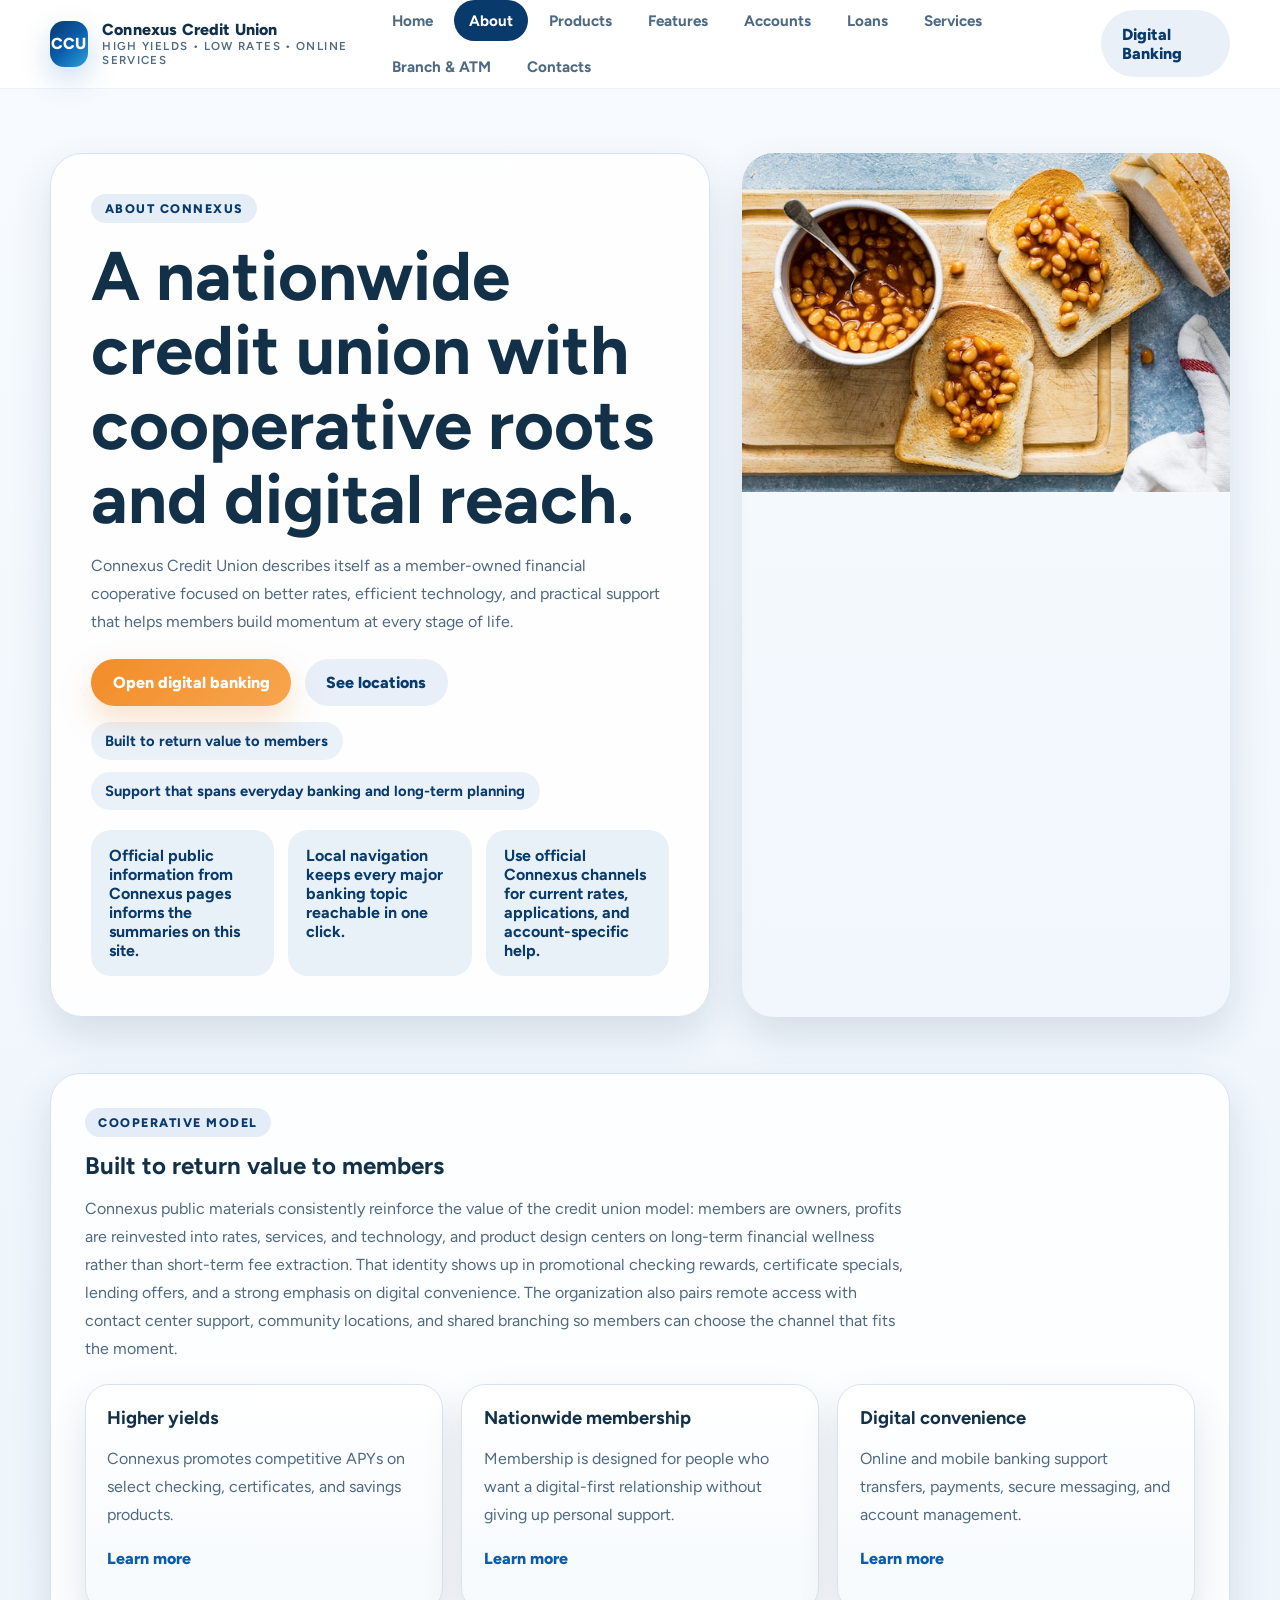
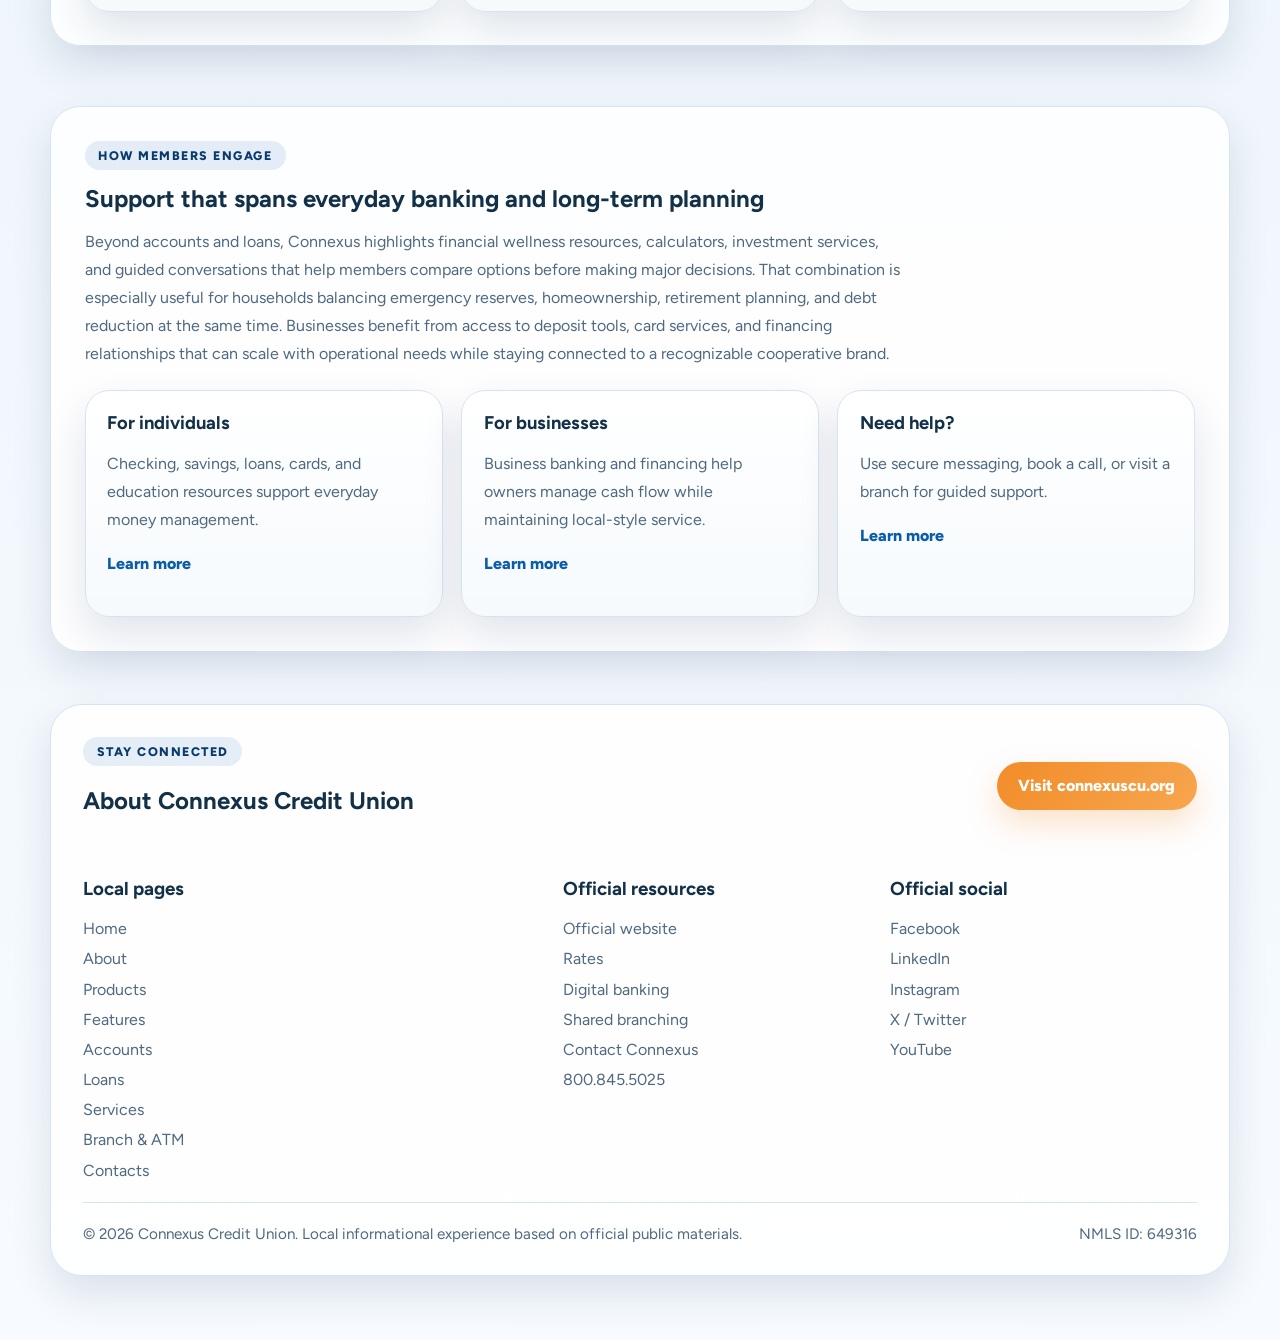
==== commit 6769b9e5: "fix: remove broken generated font stylesheets" ====
--- a/about/index.html
+++ b/about/index.html
@@ -8,8 +8,6 @@
   <link rel="preconnect" href="https://fonts.googleapis.com">
   <link rel="preconnect" href="https://fonts.gstatic.com" crossorigin>
   <link href="https://fonts.googleapis.com/css2?family=Figtree:wght@400;500;600;700;800&display=swap" rel="stylesheet">
-  <link href="../css2.css" rel="stylesheet">
-  <link href="../css2-1.css" rel="stylesheet">
   <link href="../site.css" rel="stylesheet">
 </head>
 <body>
